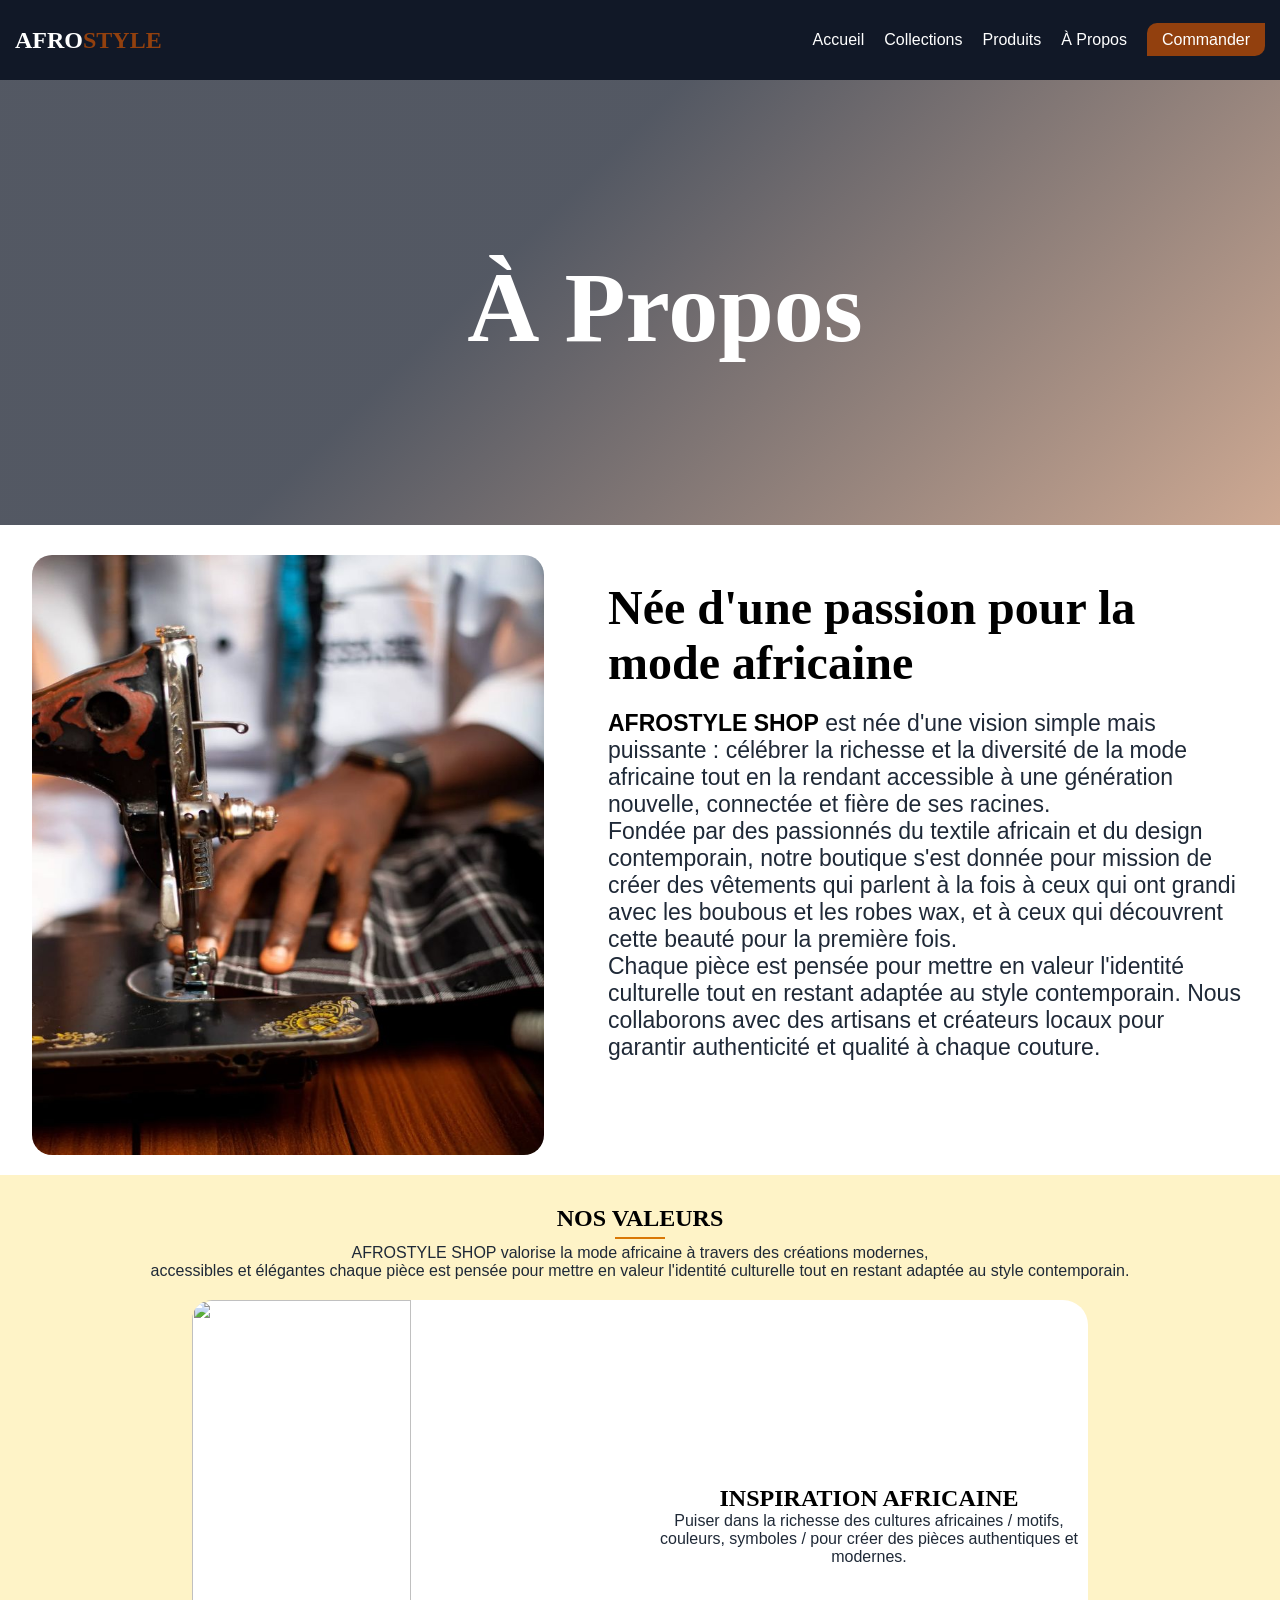
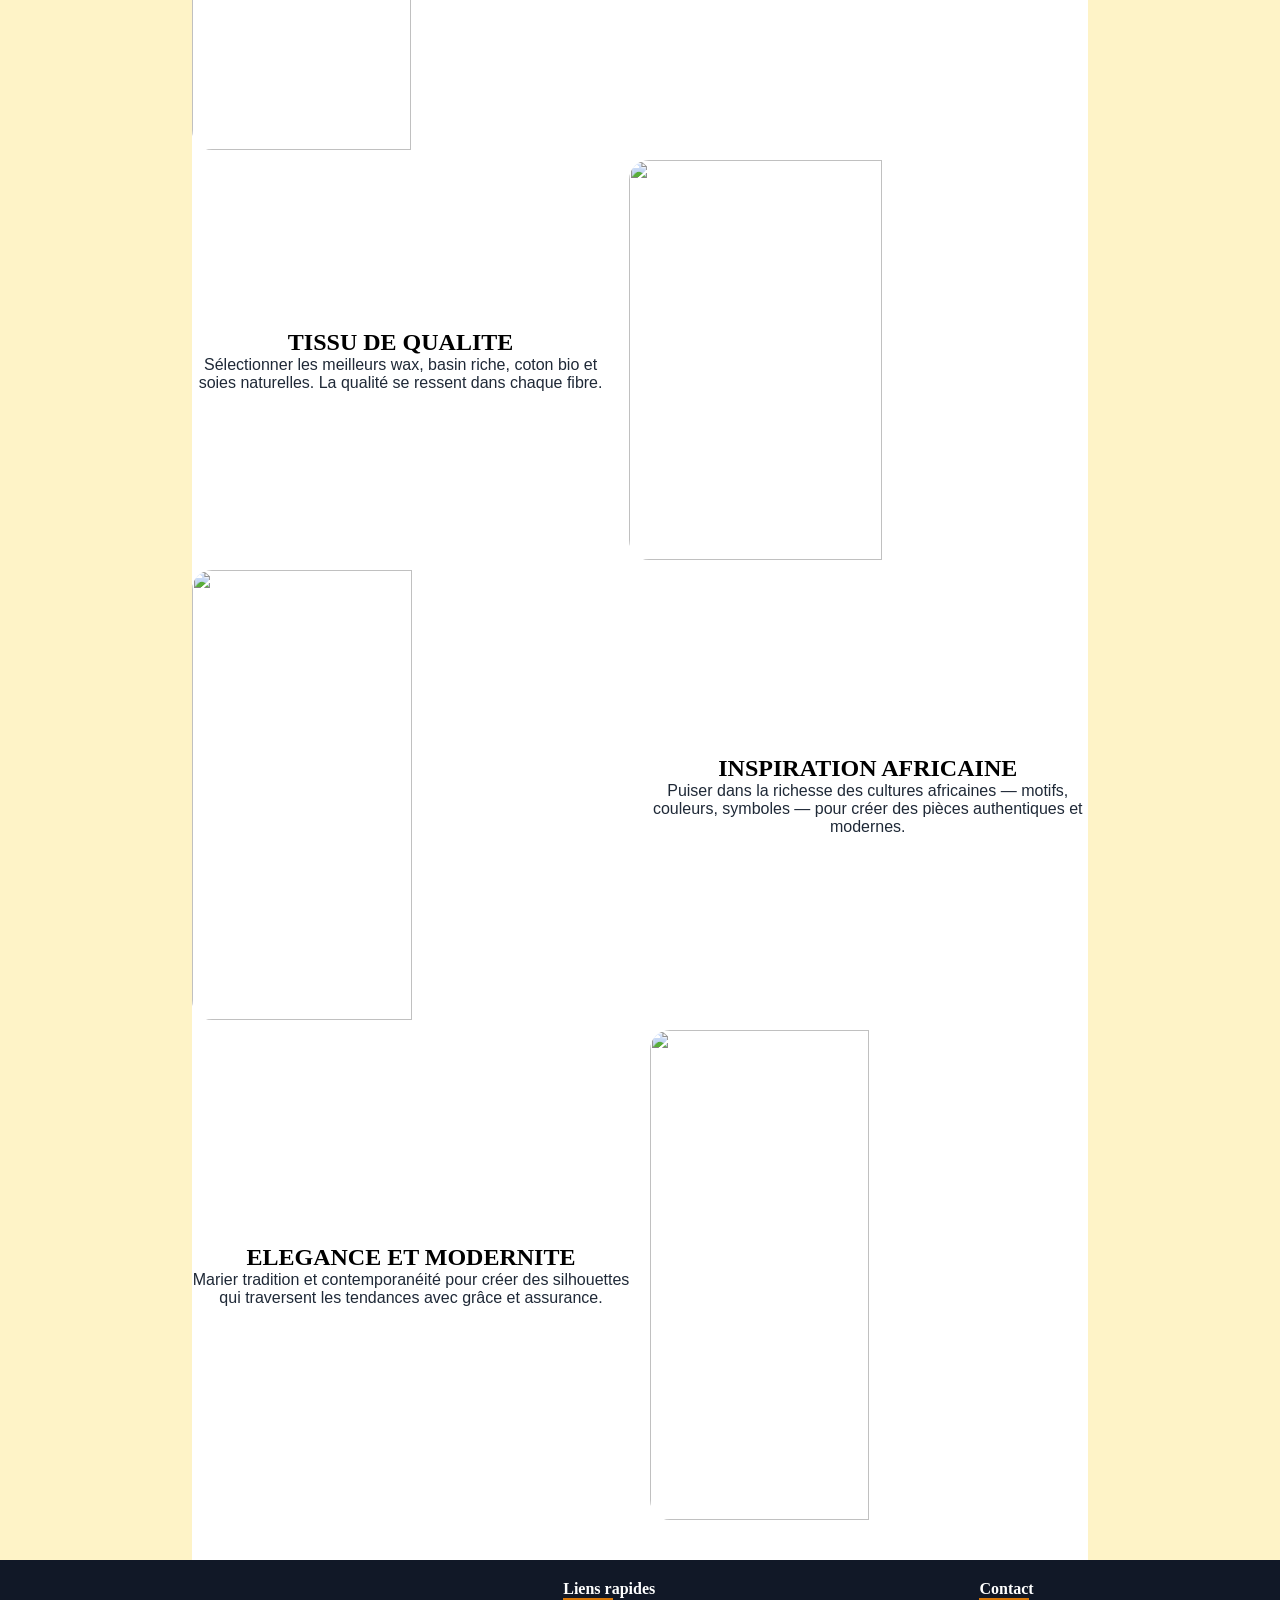
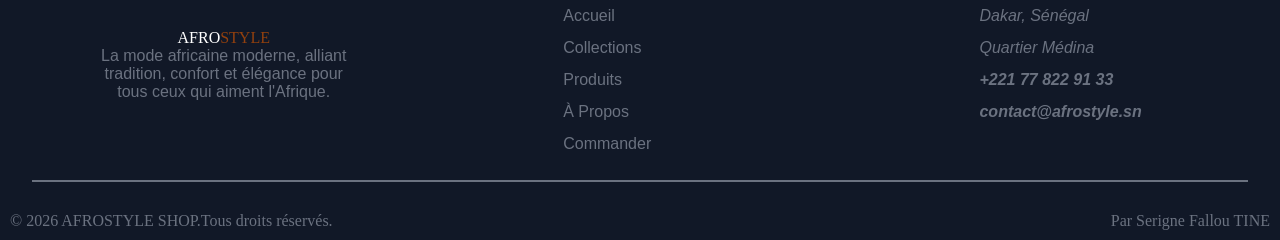
==== about.html @ 81701baa "first commit" ====
<!doctype html>
<html lang="FR">
  <head>
    <meta charset="UTF-8" />
    <meta name="viewport" content="width=device-width, initial-scale=1.0" />
    <title>about A SHOP</title>
    <link rel="stylesheet" href="style.css" />
  </head>
  <body>
       <!-- la barre de navigation -->
    <input type="checkbox" id="menu-toggle" />
     <nav class="navbar">
    <div class="container">
      <a href="index.html" class="logo">
      
        <span >AFRO<span class="logotext">STYLE</span></span>
      </a>
      <ul class="navlinks">
        <li><a href="index.html" >Accueil</a></li>
        <li><a href="collections.html">Collections</a></li>
        <li><a href="produits.html">Produits</a></li>
        <li><a href="about.html">À Propos</a></li>
        <li><a href="contact.html" class="btncontact" >Commander</a></li>
      </ul>
         <label class="burger-label" for="menu-toggle" aria-label="Menu">
          <span></span>
          <span></span>
          <span></span>
        </label>
      </nav>
      <div class="mobile-menu">
        <a href="./index.html">Accueil</a>
        <a href="./collections.html">Collections</a>
        <a href="./produits.html">Projets</a>
        <a href="./about.html">À Propos</a>
        <a href="./contact.html" class="wowo" style="color: white;">Commander</a>
      </div>
      
    </div>
  </nav>


    <section class="apropos">
      <div class="nouspres">
        <h1>À Propos</h1>
      </div>
    </section>
    <section class="histoire">
      <img src="./image/imghist.jpg" alt="img histoire" class="imghist" />
      <div class="nothist">
        <h1>Née d'une passion pour la mode africaine</h1>
        <p>
          <strong style="color: black">AFROSTYLE SHOP</strong> est née d'une
          vision simple mais puissante : célébrer la richesse et la diversité de
          la mode africaine tout en la rendant accessible à une génération
          nouvelle, connectée et fière de ses racines. <br />

          Fondée par des passionnés du textile africain et du design
          contemporain, notre boutique s'est donnée pour mission de créer des
          vêtements qui parlent à la fois à ceux qui ont grandi avec les boubous
          et les robes wax, et à ceux qui découvrent cette beauté pour la
          première fois. <br />

          Chaque pièce est pensée pour mettre en valeur l'identité culturelle
          tout en restant adaptée au style contemporain. Nous collaborons avec
          des artisans et créateurs locaux pour garantir authenticité et qualité
          à chaque couture.
        </p>
      </div>
    </section>
    <section class="valeur">
      <div class="valeurtext">
        <h1>NOS VALEURS</h1>
        <hr />
        <p>
          AFROSTYLE SHOP valorise la mode africaine à travers des créations
          modernes, <br />
          accessibles et élégantes chaque pièce est pensée pour mettre en valeur
          l'identité culturelle tout en restant adaptée au style contemporain.
        </p>
      </div>
      <div class="lesvaleurs">
        <div class="inspiafro">
          <img
            src="https://i.pinimg.com/1200x/4b/0a/59/4b0a5939b89921db5648fe209256869b.jpg"
            alt=""
            class="imginspi"
          />
          <div class="inspiafrotext">
            <h1>INSPIRATION AFRICAINE</h1>
            <p>
              Puiser dans la richesse des cultures africaines / motifs,
              couleurs, symboles / pour créer des pièces authentiques et
              modernes.
            </p>
          </div>
        </div>
        <div class="qualitissu">
          <div class="qualitissutext">
            <h1>TISSU DE QUALITE</h1>
            <P>Sélectionner les meilleurs wax, basin riche, coton bio et soies naturelles. La qualité se ressent dans chaque fibre.</P>
          </div>
          <img src="https://i.pinimg.com/736x/44/74/db/4474db70d30d6449cb7c7837d2f1227e.jpg" alt="" class="imgtissu">
        </div>
        <div class="cretlocaux">
           <img
            src="https://i.pinimg.com/736x/2d/f8/ad/2df8ad25271d6291725225a1fa49e7c2.jpg"
            alt=""
            class="imgcretlocaux"
          />
          <div class="cretlocauxtext">
            <h1>INSPIRATION AFRICAINE</h1>
            <p>
              Puiser dans la richesse des cultures africaines — motifs,
              couleurs, symboles — pour créer des pièces authentiques et
              modernes.
            </p>
          </div>
        </div>
          <div class="elmod">
          <div class="elmodtext">
            <h1>ELEGANCE ET MODERNITE</h1>
            <P>Marier tradition et contemporanéité pour créer des silhouettes qui traversent les tendances avec grâce et assurance.</P>
          </div>
          <img src="https://i.pinimg.com/webp70/1200x/cf/4d/27/cf4d2763eff4474e984406553ef3d2ad.webp" alt="" class="imgelmod">
        </div>
      </div>
    </section>

    <!-- Le pied de page -->
    <footer>
      <div class="pdp">
        <div class="logopdp">
          <a href="index.html" class="logo">
           
            <span>AFRO<span class="logotext">STYLE</span></span>
          </a>
          <p>
            La mode africaine moderne, alliant tradition, confort et élégance
            pour tous ceux qui aiment l'Afrique.
          </p>
        </div>
    


          <div class="lienpdp">
            <h4>Liens rapides</h4>
            <hr class="hrpdp" />
            <ul>
              <li><a href="index.html">Accueil</a></li>
              <li><a href="collections.html">Collections</a></li>
              <li><a href="produits.html">Produits</a></li>
              <li><a href="about.html">À Propos</a></li>
              <li><a href="contact.html">Commander</a></li>
            </ul>
          </div>
          
          <div class="lienpdp">
            <h4>Contact</h4>
            <hr class="hrpdp" />
            <address>
              Dakar, Sénégal<br />
              Quartier Médina<br />
              <strong>+221 77 822 91 33</strong> <br />
              <strong><a href="mailto">contact@afrostyle.sn</a></strong>
            </address>
          </div>
        
        </div>
      <hr class="hrbaspdp" />
      <div class="baspdp">
        <span>© 2026 AFROSTYLE SHOP.Tous droits réservés. </span>
        <span>Par Serigne Fallou TINE</span>
      </div>
    </footer>
  </body>
</html>
---- style.css ----
* {
  margin: 0;
  padding: 0;
  box-sizing: border-box;
}
h1,
h2,
h3,
h4,
h5,
h6 {
  font-family: "Playfair Display", GEORGIA, serif;
}
p {
  font-family: poppins, arial, sans-serif;
  color: #1f2937;
}
html {
  scroll-behavior: smooth;
}
.navbar {
  height: 80px;
  background-color: #111827;
  color: #fff;
  padding: 15px;
  display: flex;
  justify-content: space-between;
  align-items: center;
  position: fixed;
  top: 0;
  left: 0;
  right: 0;
  z-index: 1000;
}
.navbar .logo {
  font-size: 24px;
  font-weight: bold;
  color: #fff;
  text-decoration: none;
}
.logo {
  display: flex;
  /* gap: 10px; */
  justify-content: center;
  align-items: center;
}

.logotext {
  font-family: "Playfair Display", GEORGIA, serif;

  color: #92400e;
}
span {
  font-family: "Playfair Display", GEORGIA, serif;

  color: #fff;
}
.container {
  display: flex;
  justify-content: space-between;
  align-items: center;
  width: 100%;
}
.navlinks {
  list-style: none;
  display: flex;
  gap: 20px;
}
.navlinks a {
  color: #fff;
  text-decoration: none;
  font-size: 16px;
  transition: color 0.3s ease;
  font-family: poppins, arial, sans-serif;
}
.btncontact {
  background-color: #92400e;
  padding: 8px 15px;
  border-radius: 10px 0px 10px 0px;
  color: #fff;
  font-family: poppins, arial, sans-serif;
}

.navlinks a:hover {
  color: #92400e;
}
/* le menu burger */
#menu-toggle {
  display: none;
}
.burger-label {
  display: none;
  flex-direction: column;
  justify-content: center;
  gap: 5px;
  width: 36px;
  height: 36px;
  cursor: pointer;
  background-color: #92400e;
  border-radius: 10px;
}

.burger-label span {
  display: block;
  height: 2px;
  background: #ffffff;
  border-radius: 2px;
  transition:
    transform 0.25s,
    opacity 0.25s;
  transform-origin: center;
  width: 26px;
  margin-left: 5px;
}

.mobile-menu {
  display: none;
  flex-direction: column;
  background: #fff;
  position: fixed;
  top: 80px;
  left: 0;
  right: 0;
  z-index: 999;
}

#menu-toggle:checked ~ .mobile-menu {
  display: flex;
}

.mobile-menu a {
  font-size: 15px;
  color: #92400e;
  text-align: center;
  text-decoration: none;
  padding: 0.85rem 1.5rem;
  font-weight: 600;
  border-bottom: 1px solid #e5e5e5;
  font-family: poppins, Arial, sans-serif;
}
.wowo {
  background-color: #92400e;
  color: white;
}

.mobile-menu a:hover {
  background: #f5f5f5;
  color: #111;
}

@media (max-width: 767px) {
  .nav-links {
    display: none;
  }
  .burger-label {
    display: flex;
  }
}

.hero {
  background:
    linear-gradient(
      135deg,
      rgba(17, 24, 39, 0.72) 40%,
      rgba(146, 64, 14, 0.45) 100%
    ),
    url("https://images.unsplash.com/photo-1558769132-cb1aea458c5e?w=1400&q=80")
      center/cover no-repeat;
  /* margin-bottom: 50px; */
  display: flex;
  padding-left: 50px;
  align-items: center;
  height: 500px;
  margin-top: 50px;
}
.herocontent {
  color: #fff;
}
.herocontent h1 {
  font-size: 48px;
  margin-bottom: 20px;
  font-family: "Playfair Display", GEORGIA, serif;
}
.hero h1 {
  font-size: 4.5rem;
  color: #fff;
  margin-bottom: 1.25rem;
  text-shadow: 0 2px 12px rgba(0, 0, 0, 0.3);
}
.hero h1 em {
  font-style: italic;
  color: #92400e;
}
.hero p {
  color: rgba(255, 255, 255, 0.85);
  font-size: 1.05rem;
  max-width: 540px;
  margin-bottom: 2rem;
  font-family: poppins, arial, sans-serif;
}
.btnDECOUV {
  background-color: #92400e;

  border-radius: 10px 10px 10px 10px;
  color: #fff;
  font-family: poppins, arial, sans-serif;
  padding: 13px 20px;
  border: #92400e 1px solid;
}
.herobtns a {
  color: #ffffff;
  text-decoration: none;
}
.herobtns {
  display: flex;
  gap: 20px;
}
.btnDECOUV:hover {
  background-color: transparent;
  color: white;
  border: #92400e 2px solid;
}
.btnCTN {
  background-color: transparent;
  padding: 14px 20px;
  border-radius: 10px 10px 10px 10px;
  color: #fff;
  font-family: poppins, arial, sans-serif;
  border: #fff 1px solid;
}

.btnCTN:hover {
  background-color: #ffffff;
  color: #92400e;
  border-color: transparent;
}
.presrapide {
  background-color: #fef3c7;
  padding: 2px;
}
.imgpresentation img {
  border-radius: 20px;
}
.presentation {
  display: flex;
  gap: 20px;
  padding: 50px;
}
.textpresentation {
  width: 50%;
  gap: 20px;
}
.diardiar {
  color: #92400e;
  font-weight: 700;
  font-size: 16px;
  font-family: poppins, arial, sans-serif;
}
.textpresentation h2 {
  font-size: 52px;

  font-family: "Playfair Display", GEORGIA, serif;
}
.textpresentation p {
  margin-bottom: 20px;
}
.btnsavoirplus {
  background-color: transparent;
  padding: 10px 20px;
  border-radius: 10px 10px 10px 10px;
  color: #92400e;
  font-family: poppins, arial, sans-serif;
  border: #92400e 2px solid;
}
.textpresentation .btnsavoirplus:hover {
  background-color: #92400e;
  color: #fff;
  border-color: transparent;
}
.textpresentation a {
  color: #92400e;
  text-decoration: none;
  font-weight: 550;
}
.containerdescartes {
  display: flex;
  gap: 20px;
  padding: 50px;
  width: 100%;
}
.poputitre {
  text-align: center;
  margin-top: 20px;
}
.poputitre h2 {
  font-size: 36px;
  color: #000000;
  font-family: "Playfair Display", GEORGIA, serif;
}
.carteproduit {
  display: flex;
  gap: 20px;
  padding: 1px;
  box-shadow: 4px 4px 8px rgba(0, 0, 0, 0.2);
  width: 33%;
  border-radius: 15px;
  height: auto;
}

.badge {
  background-color: #d97706;

  color: #fff;
  padding: 5px 10px;
  font-size: 16px;
  border-radius: 5px;

  display: inline-block;
  margin: 20px;
  text-align: center;
}
.infocarte {
  background-color: #fff;
  padding: 7px;
  border-radius: 0px 0px 20px 20px;

  box-shadow: 4px 4px 8px rgba(0, 0, 0, 0.2);
  position: absolute;
  bottom: 0px;
}
.cat {
  color: #92400e;
  font-family: poppins, arial, sans-serif;
  font-weight: 600;
  font-size: 11.68px;

  letter-spacing: 1;
}
.infocarte h3 {
  font-size: 17px;
  color: #000000;
  /* margin-bottom: 10px; */
  font-family: "Playfair Display", GEORGIA, serif;

  /* text-align: center; */
  font-weight: 800;
  font-family: "Playfair Display", GEORGIA, serif;
}
.infocarte p {
  color: #000000;
  margin-bottom: 5px;
  font-family: poppins, arial, sans-serif;
  /* text-align: center; */
  font-size: 15px;
}
.dieundeul {
  gap: 30px;
  display: flex;
  flex-direction: row;
  justify-content: center;
  align-items: center;
}
.prix {
  color: #d97706;
  font-size: 18px;
  font-weight: bold;
  font-family: "Playfair Display", GEORGIA, serif;
}
.btndecommande {
  background-color: #065f46;
  padding: 10px 20px;
  border-radius: 20px;
  color: #fff;
  font-family: poppins, arial, sans-serif;
  text-decoration: none;
  margin-bottom: 20px;
}

.imageproduit2 {
  border-radius: 20px;
  background-image: url(./image/costumeafro.jpg);
  background-position: center;
  background-size: cover;
  overflow: hidden;
  position: relative;
  background-repeat: no-repeat;
  width: 100%;
  height: 500px;
}
.imageproduit3 {
  border-radius: 20px;
  background-image: url(./image/wax.jpg);
  background-position: center;
  background-size: cover;
  overflow: hidden;
  position: relative;
  background-repeat: no-repeat;
  width: 100%;
  height: 500px;
}
.imageproduit4 {
  border-radius: 20px;
  background-image: url(./image/UNISEX.jpg);
  background-position: center;
  background-size: cover;
  overflow: hidden;
  position: relative;
  background-repeat: no-repeat;
  width: 100%;
  height: 500px;
}
.imageproduit5 {
  border-radius: 20px;
  background-image: url(./image/acce.webp);
  background-position: center;
  background-size: cover;
  overflow: hidden;
  position: relative;
  background-repeat: no-repeat;
  width: 100%;
  height: 500px;
}

.ttprduit {
  background-color: transparent;
  border: #92400e 2px solid;
  padding: 20px 40px;
  border-radius: 20px 20px 20px 20px;
  a {
    color: #92400e;
    text-decoration: none;
    font-family: poppins, arial, sans-serif;
    font-weight: 600;
    font-size: 16px;
  }
  display: block;
  margin: auto;
  transition: all 0.4s ease;
  margin-bottom: 20px;
}
.ttprduit:hover {
  background-color: #92400e;
  border-color: transparent;
  a {
    color: #fff;
  }
}
.aventage {
  background-color: #111827;
  padding: 50px 20px;
}
.aventtitre {
  text-align: center;
  margin-bottom: 40px;
}
.nn {
  color: #d97706;
  font-size: 16px;
  font-weight: bold;
  margin-bottom: 5px;
}
.cc {
  color: white;
}
hr {
  width: 50px;
  height: 2px;
  background-color: #d97706;
  border: none;
  margin: 20px auto;
}
.avantages {
  display: flex;
  justify-content: space-around;
  gap: 30px;
  margin-bottom: 30px;
}
.avantage {
  width: 33%;
  height: 200px;
  background-color: #ffffff;
  border-radius: 20px;
  display: flex;
  flex-direction: column;
  justify-content: center;
  align-items: center;
  padding: 15px;
}
.avantage h2 {
  color: #111827;
}
.avantage p {
  text-align: center;
}
.numavantage {
  color: #111827;
  font-size: 40px;
}
footer {
  background-color: #111827;
}
.pdp {
  color: #6b7280;
  display: flex;
  gap: 20px;
  justify-content: space-around;

  a {
    text-decoration: none;
  }
  .logoicon {
    text-decoration: none;
    color: white;
  }
}
.logopdp {
  font-size: 16px;
  margin-top: 10px;
  display: flex;
  flex-direction: column;
  justify-content: center;
  align-items: center;
  p {
    text-align: center;
    color: #6b7280;
  }
  width: 20%;
}

.lienpdp {
  margin-top: 20px;

  width: 16%;
  font-family: poppins, arial, sans-serif;
  h4 {
    color: #ffffff;
  }

  ul li {
    list-style: none;
  }
  ul a {
    text-decoration: none;
    line-height: 2;

    color: #6b7280;
  }
  ul a:hover {
    color: #92400e;
  }
  .hrpdp {
    width: 50px;
    height: 2px;
    background-color: #d97706;
    border: none;
    margin: 0%;
  }
  address {
    line-height: 2;
    a {
      color: #6b7280;
    }
  }
}

.hrbaspdp {
  width: 95%;
  background-color: #6b7280;
}
.baspdp {
  display: flex;
  justify-content: space-between;
  padding: 10px;

  align-items: center;
  span {
    color: #6b7280;
  }
}
/* RESPONSIVE PAGE ACCUEIL */
/* telephone */
@media (max-width: 767px) {
  /* ── Navbar ── */
  .navbar {
    padding: 12px 16px;
  }
  .container {
    position: relative;
  }

  .navlinks {
    display: none;
    flex-direction: column;
    gap: 0;
    position: fixed;
    top: 62px;
    left: 0;
    right: 0;
    background-color: #111827;
    padding: 10px 0 20px;
    z-index: 999;
    box-shadow: 0 8px 24px rgba(0, 0, 0, 0.5);
  }

  .navlinks li {
    padding: 12px 20px;
    border-bottom: 1px solid rgba(255, 255, 255, 0.08);
  }

  .navlinks a {
    font-size: 16px;
  }
  .btncontact {
    display: inline-block;
    margin: 5px 0;
    border-radius: 10px 0 10px 0;
  }

  .hero {
    padding: 100px 20px 60px;
    height: auto;
    text-align: center;
  }
  .hero h1,
  .herocontent h1 {
    font-size: 2rem;
  }

  .hero p {
    font-size: 0.92rem;
    max-width: 100%;
    margin-inline: auto;
  }
  .herobtns {
    flex-direction: column;
    align-items: center;
    gap: 14px;
  }
  .btnCTN,
  .btnDECOUV {
    width: 100%;
    text-align: center;
  }

  .presrapide {
    padding: 5px;
  }
  .presentation {
    flex-direction: column;
    padding: 20px;
    gap: 20px;
    align-items: center;
  }
  .imgpresentation {
    width: 100%;
  }
  .imgpresentation img {
    width: 100%;
    height: 350px;
  }
  .textpresentation {
    width: 100%;
  }
  .textpresentation h2 {
    font-size: 26px;
  }
  .textpresentation p {
    font-size: 16px;
    margin-top: 5px;
  }
  .btnsavoirplus {
    display: block;
    text-align: center;
    padding: 12px;
  }

  .produitpop {
    padding-inline: 10px;
  }
  .containerdescartes {
    flex-direction: column;
    padding: 16px;
    gap: 20px;
  }
  .carteproduit {
    width: 100%;
  }
  .imageproduit2,
  .imageproduit3,
  .imageproduit4,
  .imageproduit5 {
    height: 500px;
  }
  .ttprduit {
    width: 80%;
  }

  .avantages {
    flex-direction: column;
    align-items: center;
    gap: 16px;
  }
  .avantage {
    width: 90%;
    height: auto;
    padding: 24px 20px;
  }

  .pdp {
    flex-direction: column;
    align-items: center;
    padding: 24px 20px;
    gap: 24px;
    text-align: center;
  }
  .logopdp {
    width: 100%;
  }
  .lienpdp {
    width: 100%;
    text-align: left;
  }
  .hrpdp {
    margin: 6px 0 10px;
  }
  .baspdp {
    flex-direction: column;
    text-align: center;
    gap: 6px;
    padding: 12px;
  }
}
/* tablette */
@media (min-width: 768px) and (max-width: 1024px) {
  .navlinks {
    gap: 10px;
  }
  .navlinks a {
    font-size: 13px;
  }
  .btncontact {
    padding: 6px 10px;
  }

  .hero {
    padding-left: 40px;
    padding-right: 40px;
    height: auto;
    padding-top: 110px;
    padding-bottom: 70px;
  }
  .hero h1,
  .herocontent h1 {
    font-size: 3rem;
  }
  .hero p {
    font-size: 1rem;
    max-width: 100%;
  }

  .presentation {
    flex-direction: column;
    padding: 40px;
    align-items: center;
  }
  .imgpresentation {
    width: 100%;
  }
  .imgpresentation img {
    width: 100%;
    height: auto;
  }
  .textpresentation {
    width: 100%;
  }
  .textpresentation h2 {
    font-size: 36px;
  }

  .containerdescartes {
    flex-wrap: wrap;

    gap: 20px;
  }
  .carteproduit {
    width: 48%;
  }

  .avantages {
    flex-wrap: wrap;
    gap: 15px;
  }
  .avantage {
    width: 45%;
    height: auto;
    padding: 20px;
  }

  .logopdp {
    width: 40%;
  }
  .lienpdp {
    width: 25%;
  }
}

/* PAGE COLLECTION */
.collectionhero {
  width: 100%;
  height: 500px;
  background-position: center;
  background:
    linear-gradient(
      135deg,
      rgba(17, 24, 39, 0.72) 40%,
      rgba(146, 64, 14, 0.45) 100%
    ),
    url(https://i.pinimg.com/1200x/dc/6a/25/dc6a251fdf817abd1b87506e60a2eced.jpg)
      center/cover no-repeat;
  background-repeat: no-repeat;
  background-size: cover;
  margin-top: 70px;
  display: flex;

  align-items: center;
  justify-content: center;
  box-shadow: 0px 4px 7px black;
  margin-bottom: 30px;
}
.colectpres h1 {
  color: #ffffff;
  text-align: center;
  font-size: 4.5rem;
  color: #fff;
  margin-bottom: 1.25rem;
  text-shadow: 0 2px 12px rgba(0, 0, 0, 0.3);
}
.colectpres p {
  color: #ffffff;
  font-size: 18px;
  text-align: center;
}
.notrecollections {
  display: grid;
  grid-template-columns: repeat(3, 1fr);
  gap: 30px;
  justify-content: space-around;
  width: 100%;
  padding-inline: 50px;
  margin-bottom: 30px;
}
.carteproduitcol {
  box-shadow: 4px 4px 8px black;
  border-radius: 20px;
}
.colproduit1 {
  border-radius: 20px;
  background-image: url(https://i.pinimg.com/736x/82/16/9e/82169ecb2a72d783db43f3b6ebb11213.jpg);
  background-position: center;
  background-size: cover;
  overflow: hidden;
  position: relative;
  background-repeat: no-repeat;
  width: 100%;
  height: 500px;
  box-shadow: 4px 4px 8px black;
}
.colproduit2 {
  border-radius: 20px;
  background-image: url(https://i.pinimg.com/1200x/fa/0a/9d/fa0a9dad325757642d929a5445d76d5d.jpg);
  background-position: center;
  background-size: cover;
  overflow: hidden;
  position: relative;
  background-repeat: no-repeat;
  width: 100%;
  height: 500px;
}
.colproduit3 {
  border-radius: 20px;
  background-image: url(https://i.pinimg.com/736x/88/18/d8/8818d838318b0578f3b4e3afcace6885.jpg);
  background-position: center;
  background-size: cover;
  overflow: hidden;
  position: relative;
  background-repeat: no-repeat;
  width: 100%;
  height: 500px;
}
.colproduit4 {
  border-radius: 20px;
  background-image: url(https://i.pinimg.com/736x/17/d6/4d/17d64dcc63c66222af9f0c10a400e236.jpg);
  background-position: center;
  background-size: cover;
  overflow: hidden;
  position: relative;
  background-repeat: no-repeat;
  width: 100%;
  height: 500px;
}
.colproduit5 {
  border-radius: 20px;
  background-image: url(https://i.pinimg.com/1200x/cf/62/dd/cf62dd3c6694895d388e6de06b07a0b0.jpg);
  background-position: center;
  background-size: cover;
  overflow: hidden;
  position: relative;
  background-repeat: no-repeat;
  width: 100%;
  height: 500px;
}
.colproduit6 {
  border-radius: 20px;
  background-image: url(https://i.pinimg.com/736x/38/ce/73/38ce730478252eb286fbb8d07f842f5d.jpg);
  /* background-position: center; */
  background-size: cover;
  overflow: hidden;
  position: relative;
  background-repeat: no-repeat;
  width: 100%;
  height: 500px;
}
.commendel {
  background-color: #d97706;
  h3,
  h1 {
    color: #111827;
  }
  display: flex;
  justify-content: center;
  text-align: center;
  padding: 70px;
}
.comtext {
  margin: 20px auto;
}
.button {
  background-color: #92400e;
  padding: 15px 15px;
  border-radius: 40px;
  border: 2px solid #92400e;
  margin-top: 10px;
}
.btncomtext {
  text-decoration: none;
  color: #f3f3f3;
  font-size: 30px;
  font-family: poppins, arial, sans-serif;
  font-weight: 500;
  transition: all 0.4 ease;
}
.button:hover {
  background-color: transparent;
  color: #92400e;
}
/* RESPONSIVE PAGE COLLECTION */
/* telephone */
@media (max-width: 767px) {
  .collectionhero {
    height: 300px;
    margin-top: 62px;
  }
  .colectpres h1 {
    font-size: 2.4rem;
  }
  .colectpres p {
    font-size: 13px;
    padding: 0 16px;
  }
  .notrecollections {
    grid-template-columns: 1fr;
    padding-inline: 16px;
    gap: 18px;
  }
  .colproduit1,
  .colproduit2,
  .colproduit3,
  .colproduit4,
  .colproduit5,
  .colproduit6 {
    height: 450px;
  }
  .commendel {
    padding: 40px 20px;
  }
  .comtext h3 {
    font-size: 18px;
  }
  .comtext h1 {
    font-size: 26px;
  }
  .btncomtext {
    font-size: 18px;
  }
  .button {
    padding: 12px 20px;
  }
}
/* tablette */
@media (min-width: 768px) and (max-width: 1024px) {
  .collectionhero {
    height: 380px;
  }
  .colectpres h1 {
    font-size: 3rem;
  }
  .colectpres p {
    font-size: 15px;
  }
  .notrecollections {
    grid-template-columns: repeat(2, 1fr);
    padding-inline: 30px;
    gap: 20px;
  }
  .colproduit1,
  .colproduit2,
  .colproduit3,
  .colproduit4,
  .colproduit5,
  .colproduit6 {
    height: 500px;
  }
}

/* PAGE PRODUITS */

.nosproduit {
  background:
    linear-gradient(
      135deg,
      rgba(17, 24, 39, 0.72) 40%,
      rgba(146, 64, 14, 0.45) 100%
    ),
    url("https://i.pinimg.com/1200x/b0/94/02/b09402ecfc2c948f2e8782a5a68bdfe2.jpg");
  background-size: cover;
  background-position: center;
  display: flex;
  padding-left: 50px;
  align-items: center;
  height: 500px;
  justify-content: center;
  padding-top: 80px;
  h1 {
    color: #ffffff;
    text-align: center;
    font-size: 58px;
    margin-bottom: 20px;
    font-family: "Playfair Display", GEORGIA, serif;
  }
  p {
    color: #ffffff;
    font-size: 16px;
    font-family: poppins, arial, sans-serif;
    text-align: center0;
  }
}
.lesproduits {
  margin-top: 20px;
  display: grid;
  grid-template-columns: repeat(4, 1fr);
  gap: 30px;
  justify-content: space-around;
  padding-inline: 20px;
  margin-bottom: 30px;
}
.carteprod {
  box-shadow: 4px 4px 8px black;
  border-radius: 20px;
}
.produit1 {
  border-radius: 20px;
  background-image: url(https://i.pinimg.com/736x/fb/98/4a/fb984a3b1e953b5a5389e3a8d5421557.jpg);
  background-position: center;
  background-size: cover;
  overflow: hidden;
  position: relative;
  background-repeat: no-repeat;
  width: 100%;
  height: 500px;
  box-shadow: 4px 4px 8px black;
}

.produit2 {
  border-radius: 20px;
  background-image: url(https://i.pinimg.com/1200x/fb/44/83/fb4483a7f30e16cb928ecacde16de563.jpg);
  background-position: center;
  background-size: cover;
  overflow: hidden;
  position: relative;
  background-repeat: no-repeat;
  width: 100%;
  height: 500px;
  box-shadow: 4px 4px 8px black;
}

.produit3 {
  border-radius: 20px;
  background-image: url(https://i.pinimg.com/736x/82/78/9a/82789a4c2a29ff96a0ac376468ac0d36.jpg);
  background-position: center;
  background-size: cover;
  overflow: hidden;
  position: relative;
  background-repeat: no-repeat;
  width: 100%;
  height: 500px;
  box-shadow: 4px 4px 8px black;
}

.produit4 {
  border-radius: 20px;
  background-image: url(https://i.pinimg.com/1200x/d9/b4/78/d9b4784b43c28369477be7fdb963aa66.jpg);
  background-position: CENTER;
  background-size: cover;
  overflow: hidden;
  position: relative;
  background-repeat: no-repeat;
  width: 100%;
  height: 500px;
  box-shadow: 4px 4px 8px black;
}
.produit5 {
  border-radius: 20px;
  background-image: url(https://i.pinimg.com/736x/c3/83/9e/c3839e06a31da60942e3c2dce0b8157d.jpg);
  background-position: CENTER;
  background-size: cover;
  overflow: hidden;
  position: relative;
  background-repeat: no-repeat;
  width: 100%;
  height: 500px;
  box-shadow: 4px 4px 8px black;
}
.produit6 {
  border-radius: 20px;
  background-image: url(https://i.pinimg.com/1200x/21/11/dd/2111ddf1f1d82273c56eaa96e820d00e.jpg);
  background-position: CENTER;
  background-size: cover;
  overflow: hidden;
  position: relative;
  background-repeat: no-repeat;
  width: 100%;
  height: 500px;
  box-shadow: 4px 4px 8px black;
}
.produit7 {
  border-radius: 20px;
  background-image: url(https://i.pinimg.com/1200x/a6/bd/16/a6bd16d36ec9eb7e935a1ce759eb3168.jpg);
  background-position: CENTER;
  background-size: cover;
  overflow: hidden;
  position: relative;
  background-repeat: no-repeat;
  width: 100%;
  height: 500px;
  box-shadow: 4px 4px 8px black;
}

.produit8 {
  border-radius: 20px;
  background-image: url(https://i.pinimg.com/736x/e4/0d/66/e40d66a8f1abc03519561d77722ffa4f.jpg);
  background-position: CENTER;
  background-size: cover;
  overflow: hidden;
  position: relative;
  background-repeat: no-repeat;
  width: 100%;
  height: 500px;
  box-shadow: 4px 4px 8px black;
}
.cmdprdt {
  display: flex;
  justify-content: center;
  align-items: center;
  margin: 50px auto;
}
.passercmd {
  background-color: #92400e;
  padding: 20px 30px;
  border-radius: 30px;
  color: #fff;
  font-family: poppins, arial, sans-serif;
  text-decoration: none;
  /* margin-bottom: 20px; */
  font-weight: 600;

  box-shadow: 4px 5px 7px black;
}
.cmdprdt a:hover {
  color: #92400e;
  background-color: transparent;
  border: 2px solid #92400e;
}
/* RESPONSIVE PAGE PRODUIT */
/* telephone */
@media (max-width: 767px) {
  .nosproduit {
    padding: 100px 20px 50px;
    text-align: center;
    height: auto;
  }
  .prodpres h1 {
    font-size: 32px;
  }
  .prodpres p {
    font-size: 14px;
  }
  .lesproduits {
    grid-template-columns: 1fr;
    padding-inline: 16px;
    gap: 18px;
  }
  .produit1,
  .produit2,
  .produit3,
  .produit4,
  .produit5,
  .produit6,
  .produit7,
  .produit8 {
    height: 600px;
  }
  .cmdprdt {
    margin: 30px auto;
  }
  .passercmd {
    font-size: 13px;
    padding: 16px 20px;
    text-align: center;
  }
}

/* tablette */
@media (min-width: 768px) and (max-width: 1024px) {
  .nosproduit {
    padding-top: 100px;
    padding-bottom: 50px;
  }
  .prodpres h1 {
    font-size: 42px;
  }
  .lesproduits {
    grid-template-columns: repeat(2, 1fr);
    padding-inline: 20px;
    gap: 40px;
  }
  .produit1,
  .produit2,
  .produit3,
  .produit4,
  .produit5,
  .produit6,
  .produit7,
  .produit8 {
    height: 600px;
  }
}

/* PAGE A propos */
.apropos {
  background:
    linear-gradient(
      135deg,
      rgba(17, 24, 39, 0.72) 40%,
      rgba(146, 64, 14, 0.45) 100%
    ),
    url("https://i.pinimg.com/736x/de/29/96/de29962403b28fe930ea62767f966594.jpg");
  background-size: cover;
  background-position: center;
  display: flex;
  padding-left: 50px;
  align-items: center;
  height: 455px;
  justify-content: center;
  padding-top: 40px;
  margin-top: 70px;
  h1 {
    color: #ffffff;
    text-align: center;
    font-size: 100px;
    margin-bottom: 20px;
    font-family: "Playfair Display", GEORGIA, serif;
  }
}
.histoire {
  width: 100%;
  display: flex;
  justify-content: space-around;
}
.imghist {
  width: 40%;
  height: 600px;
  margin-top: 30px;
  border-radius: 20px;
}
.nothist {
  width: 50%;
  display: flex;
  flex-direction: column;
  align-items: center;
  justify-content: center;
  margin-top: -40px;
  h1 {
    font-size: 48px;
    font-family: "Playfair Display", GEORGIA, serif;
    margin-bottom: 20px;
  }
  p {
    font-size: 23px;

    font-family: poppins, arial, sans-serif;
  }
}
.valeur {
  margin-top: 20px;
  background-color: #fef3c7;
  padding-top: 30px;
}
.valeurtext {
  text-align: center;
  h1 {
    margin-bottom: -15px;
  }
  p {
    margin-top: -15px;
  }
}
.lesvaleurs {
  width: 70%;
  margin: auto;
  background-color: #ffffff;
  border-radius: 25px 25px 0px 0px;
  margin-top: 20px;
  padding-bottom: 40px;
}
.inspiafro {
  display: flex;
  /* justify-content: space-around; */
  gap: 20px;
  margin-top: 10px;
}
.imginspi {
  width: 50%;
  height: 450px;
  border-radius: 20px;
}
.inspiafrotext {
  display: flex;
  flex-direction: column;
  text-align: center;
  width: 50%;
  justify-content: center;
}
.qualitissu {
  display: flex;
  /* justify-content: space-around; */
  gap: 20px;
  margin-top: 10px;
}
.imgtissu {
  width: 55%;
  height: 400px;
  border-radius: 20px;
}
.qualitissutext {
  display: flex;
  flex-direction: column;
  text-align: center;
  width: 50%;
  justify-content: center;
}
.cretlocaux {
  display: flex;
  /* justify-content: space-around; */
  gap: 15px;
  margin-top: 10px;
}
.imgcretlocaux {
  width: 50%;
  height: 450px;
  border-radius: 20px;
}
.cretlocauxtext {
  display: flex;
  flex-direction: column;
  text-align: center;
  width: 50%;
  justify-content: center;
}
.elmod {
  display: flex;
  /* justify-content: space-around; */
  gap: 20px;
  margin-top: 10px;
}
.elmodtext {
  display: flex;
  flex-direction: column;
  text-align: center;
  width: 50%;
  justify-content: center;
}
.imgelmod {
  width: 50%;
  height: 490px;
  border-radius: 20px;
}
/* RESPONSIVE PAGE A PROPOS */
/* telephone */
@media (max-width: 767px) {
  .apropos {
    height: 260px;
    padding: 80px 20px 20px;
    margin-top: 62px;
  }
  .apropos h1 {
    font-size: 52px;
  }
  .histoire {
    flex-direction: column;
    align-items: center;
    padding: 20px 16px;
    gap: 20px;
  }
  .imghist {
    width: 100%;
    height: 400px;
    margin-top: 20px;
  }
  .nothist {
    width: 100%;
    margin-top: 0;
    padding: 0 10px;
    align-items: flex-start;
  }
  .nothist h1 {
    font-size: 24px;
    margin-bottom: 14px;
    text-align: center;
    width: 100%;
  }
  .nothist p {
    font-size: 15px;
    line-height: 1.7;
    text-align: center;
  }
  .valeur {
    padding-top: 20px;
  }
  .valeurtext h1 {
    font-size: 26px;
  }
  .valeurtext p {
    font-size: 15px;
    padding: 0 10px;
  }
  .lesvaleurs {
    width: 80%;
    border-radius: 16px 16px 0 0;
  }
  .inspiafro,
  .qualitissu,
  .cretlocaux,
  .elmod {
    flex-direction: column;
    align-items: center;
    gap: 16px;
    padding: 10px;
  }
  .imginspi,
  .imgtissu,
  .imgcretlocaux,
  .imgelmod {
    width: 100%;
    height: 350px;
    border-radius: 14px;
  }
  .inspiafrotext,
  .qualitissutext,
  .cretlocauxtext,
  .elmodtext {
    width: 100%;
    padding: 0 10px;
  }
  .inspiafrotext h1,
  .qualitissutext h1,
  .cretlocauxtext h1,
  .elmodtext h1 {
    font-size: 22px;
  }
  .inspiafrotext p,
  .qualitissutext p,
  .cretlocauxtext p,
  .elmodtext p {
    font-size: 14px;
  }
}
/* tablette */
@media (min-width: 768px) and (max-width: 1024px) {
  .apropos {
    height: 350px;
  }
  .apropos h1 {
    font-size: 60px;
  }
  .histoire {
    gap: 20px;
    padding: 30px;
  }
  .imghist {
    width: 45%;
    height: 480px;
  }
  .nothist {
    width: 50%;
    margin-top: 0;
  }
  .nothist h1 {
    font-size: 32px;
  }
  .nothist p {
    font-size: 20px;
  }
  .lesvaleurs {
    width: 90%;
  }
  .imginspi,
  .imgcretlocaux {
    height: 400px;
  }
  .imgtissu,
  .imgelmod {
    height: 400px;
  }
}
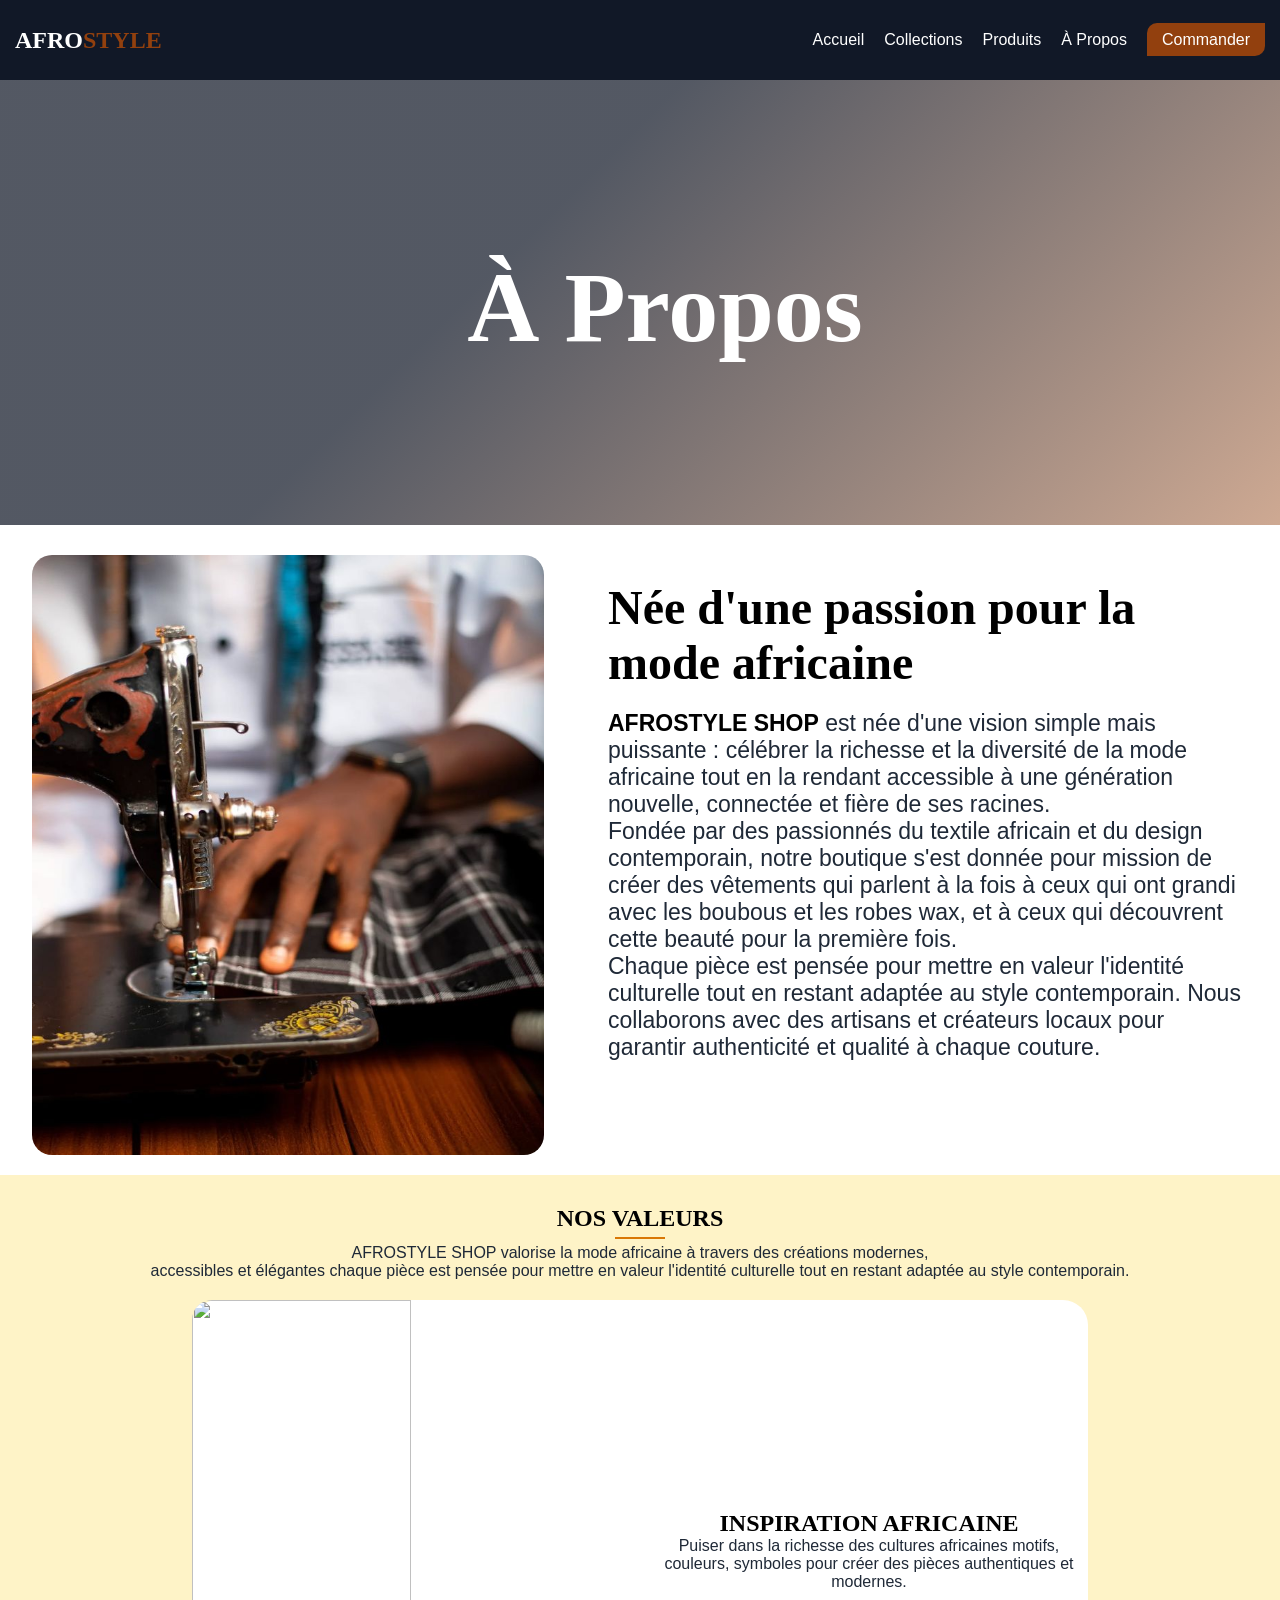
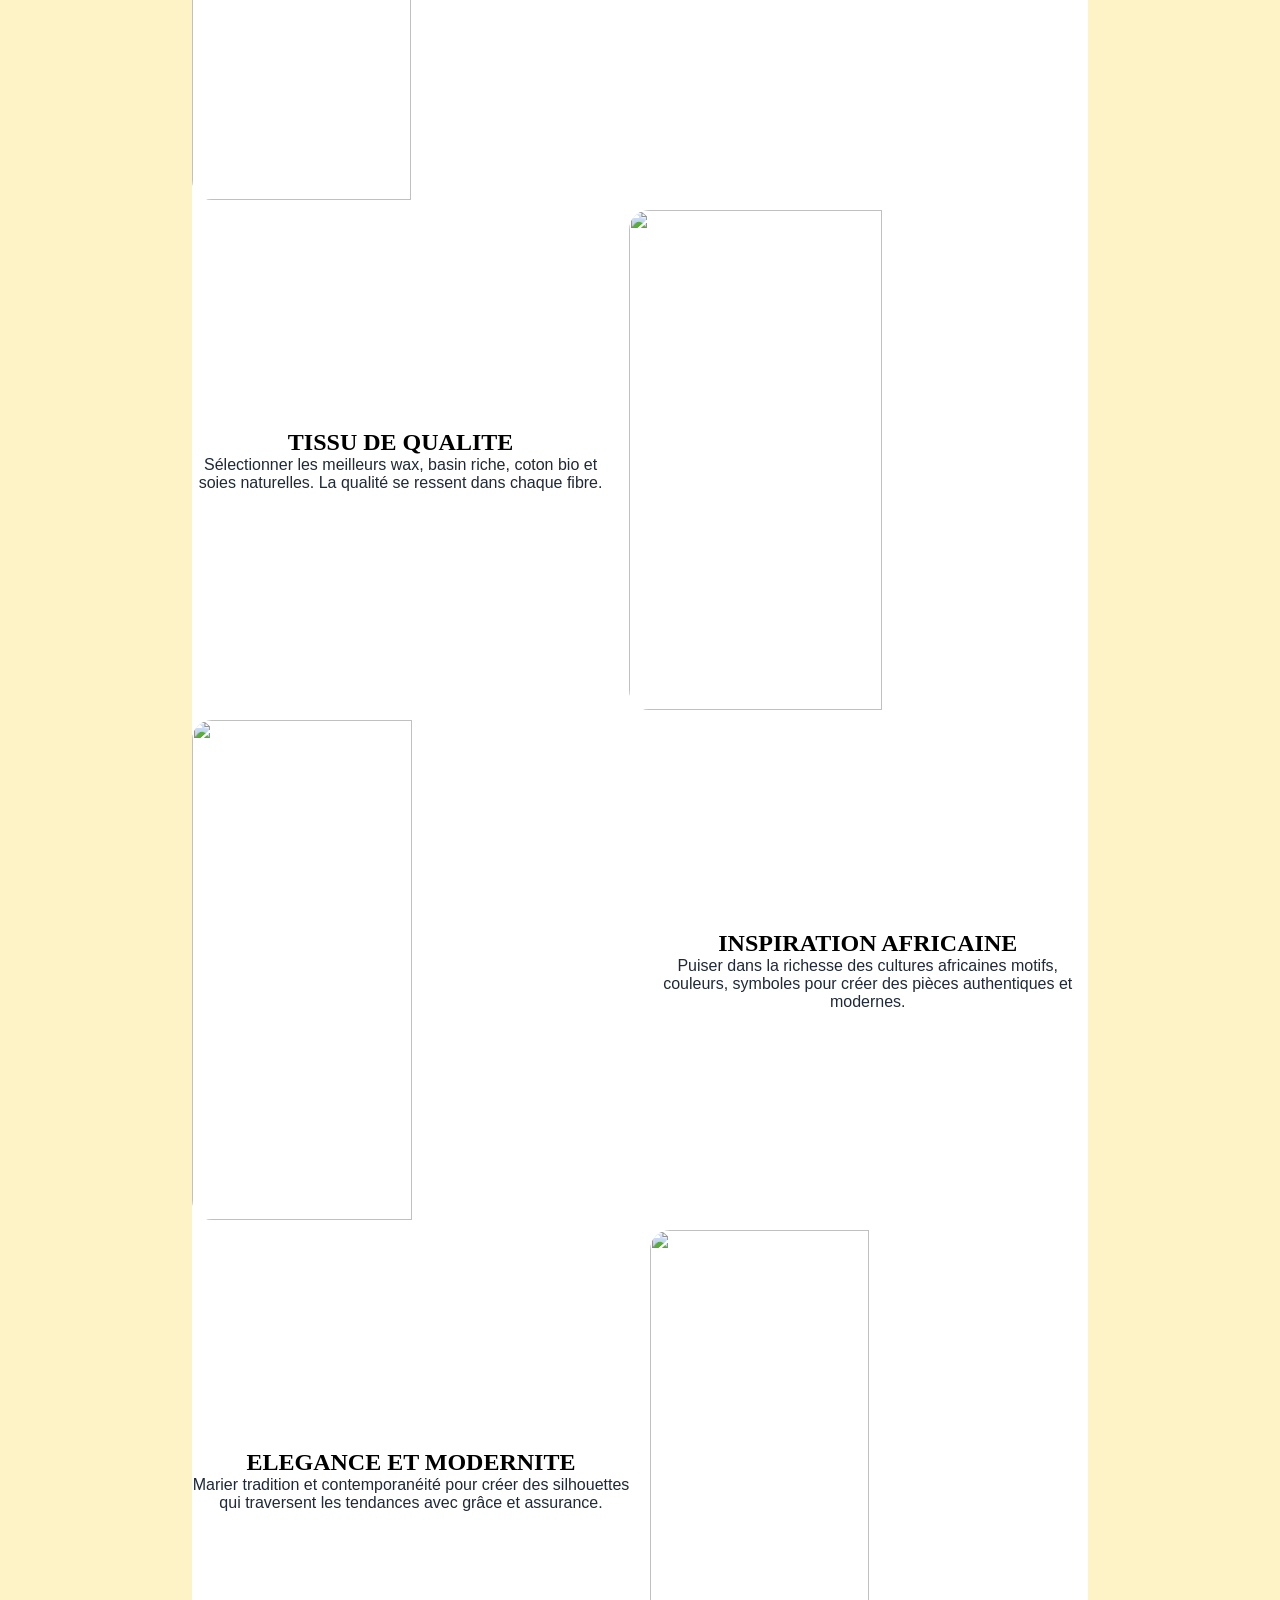
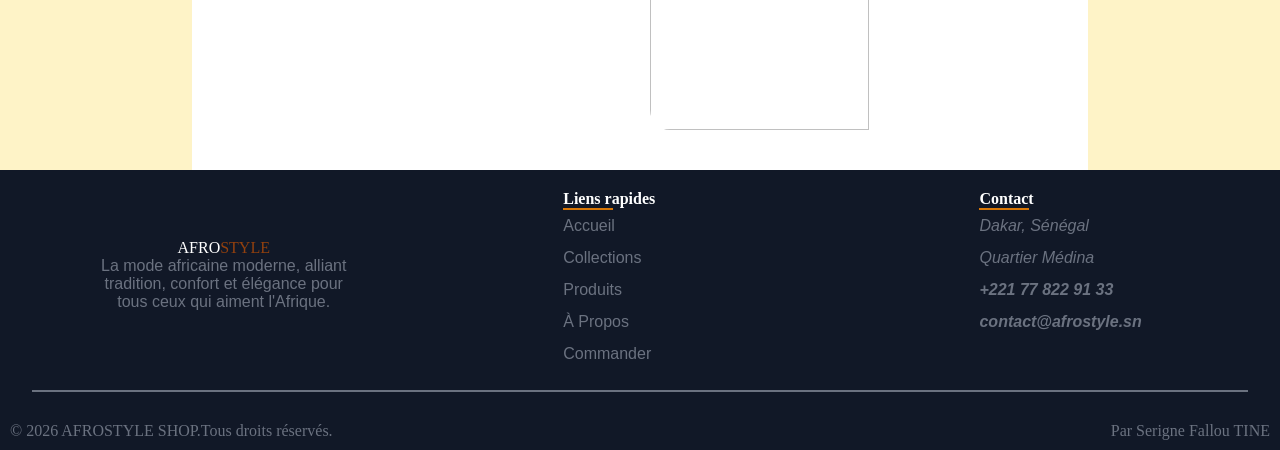
==== commit e4fdf6d6: "version final 1" ====
--- a/about.html
+++ b/about.html
@@ -31,7 +31,7 @@
       <div class="mobile-menu">
         <a href="./index.html">Accueil</a>
         <a href="./collections.html">Collections</a>
-        <a href="./produits.html">Projets</a>
+        <a href="./produits.html">Produits</a>
         <a href="./about.html">À Propos</a>
         <a href="./contact.html" class="wowo" style="color: white;">Commander</a>
       </div>
@@ -89,8 +89,8 @@
           <div class="inspiafrotext">
             <h1>INSPIRATION AFRICAINE</h1>
             <p>
-              Puiser dans la richesse des cultures africaines / motifs,
-              couleurs, symboles / pour créer des pièces authentiques et
+              Puiser dans la richesse des cultures africaines motifs,
+              couleurs, symboles pour créer des pièces authentiques et
               modernes.
             </p>
           </div>
@@ -111,8 +111,8 @@
           <div class="cretlocauxtext">
             <h1>INSPIRATION AFRICAINE</h1>
             <p>
-              Puiser dans la richesse des cultures africaines — motifs,
-              couleurs, symboles — pour créer des pièces authentiques et
+              Puiser dans la richesse des cultures africaines motifs,
+              couleurs, symboles pour créer des pièces authentiques et
               modernes.
             </p>
           </div>
--- a/style.css
+++ b/style.css
@@ -164,14 +164,16 @@
       rgba(17, 24, 39, 0.72) 40%,
       rgba(146, 64, 14, 0.45) 100%
     ),
-    url("https://images.unsplash.com/photo-1558769132-cb1aea458c5e?w=1400&q=80")
-      center/cover no-repeat;
-  /* margin-bottom: 50px; */
+    url("https://i.pinimg.com/736x/fc/3d/6f/fc3d6f76f2c567bbe6f4af3f43f0645c.jpg");
+      background-size: cover;
+      background-position: center;
+     
+      background-repeat: no-repeat;
   display: flex;
   padding-left: 50px;
   align-items: center;
-  height: 500px;
-  margin-top: 50px;
+  height: 450px;
+  margin-top: 80px;
 }
 .herocontent {
   color: #fff;
@@ -323,7 +325,7 @@
   background-color: #fff;
   padding: 7px;
   border-radius: 0px 0px 20px 20px;
-
+width: 100%;
   box-shadow: 4px 4px 8px rgba(0, 0, 0, 0.2);
   position: absolute;
   bottom: 0px;
@@ -623,11 +625,11 @@
   }
   .hero h1,
   .herocontent h1 {
-    font-size: 2rem;
+    font-size: 40px;
   }
 
   .hero p {
-    font-size: 0.92rem;
+    font-size: 15px;
     max-width: 100%;
     margin-inline: auto;
   }
@@ -656,7 +658,7 @@
   }
   .imgpresentation img {
     width: 100%;
-    height: 350px;
+    height: 325px;
   }
   .textpresentation {
     width: 100%;
@@ -807,7 +809,7 @@
 /* PAGE COLLECTION */
 .collectionhero {
   width: 100%;
-  height: 500px;
+  height: 400px;
   background-position: center;
   background:
     linear-gradient(
@@ -978,7 +980,7 @@
   .colproduit4,
   .colproduit5,
   .colproduit6 {
-    height: 450px;
+    height: 500px;
   }
   .commendel {
     padding: 40px 20px;
@@ -1037,9 +1039,9 @@
   display: flex;
   padding-left: 50px;
   align-items: center;
-  height: 500px;
+  height: 400px;
   justify-content: center;
-  padding-top: 80px;
+  margin-top: 80px;
   h1 {
     color: #ffffff;
     text-align: center;
@@ -1196,7 +1198,8 @@
   .nosproduit {
     padding: 100px 20px 50px;
     text-align: center;
-    height: auto;
+    height: 280px;
+    margin-top: 75px;
   }
   .prodpres h1 {
     font-size: 32px;
@@ -1340,7 +1343,7 @@
 }
 .imginspi {
   width: 50%;
-  height: 450px;
+  height: 500px;
   border-radius: 20px;
 }
 .inspiafrotext {
@@ -1358,7 +1361,7 @@
 }
 .imgtissu {
   width: 55%;
-  height: 400px;
+  height: 500px;
   border-radius: 20px;
 }
 .qualitissutext {
@@ -1376,7 +1379,7 @@
 }
 .imgcretlocaux {
   width: 50%;
-  height: 450px;
+  height: 500px;
   border-radius: 20px;
 }
 .cretlocauxtext {
@@ -1401,7 +1404,7 @@
 }
 .imgelmod {
   width: 50%;
-  height: 490px;
+  height: 500px;
   border-radius: 20px;
 }
 /* RESPONSIVE PAGE A PROPOS */
@@ -1454,8 +1457,8 @@
     padding: 0 10px;
   }
   .lesvaleurs {
-    width: 80%;
-    border-radius: 16px 16px 0 0;
+    width: 90%;
+    border-radius: 20px 20px 0 0;
   }
   .inspiafro,
   .qualitissu,
@@ -1532,3 +1535,100 @@
     height: 400px;
   }
 }
+
+
+/* PAGE CONTACT */
+.herocontact {
+  width: 100%;
+  height: 400px;
+  background-position: center;
+  background:
+    linear-gradient(
+      135deg,
+      rgba(17, 24, 39, 0.72) 40%,
+      rgba(146, 64, 14, 0.45) 100%
+    ),
+    url(https://i.pinimg.com/1200x/08/06/44/0806446808885c93997f268d57827f01.jpg)
+      center/cover no-repeat;
+  background-repeat: no-repeat;
+  background-size: cover;
+  margin-top: 70px;
+  display: flex;
+
+  align-items: center;
+  justify-content: center;
+  box-shadow: 0px 4px 7px black;
+  margin-bottom: 30px;
+}
+.leform{
+  width: 50%;
+  text-align: center;
+  margin: auto;
+  background-color: #FEF3C7;
+  border-radius: 100px 100px 0px 0px;
+  padding: 30px;
+  h2{
+    margin-bottom: 20px;
+  }
+
+}
+form{
+  width: 90%;
+  display: grid;
+ 
+}
+input{
+  height: 40px;
+  border-radius: 10px;
+  border: none;
+  text-align: center;
+  margin-bottom: 10px;
+}
+select{
+   height: 40px;
+  border-radius: 10px;
+  border: none;
+  text-align: center;
+  margin-bottom: 10px;
+}
+textarea{
+    height: 70px;
+  border-radius: 10px;
+  border: none;
+  padding: 10px;
+  margin-bottom: 10px;
+    font-family: poppins, arial, sans-serif;
+  color: #1f2937;
+}
+button{
+  width: 40%;
+  padding: 20px 10px;
+  border-radius: 20px;
+  color: white;
+  background-color: #92400e;
+  border: none;
+  margin-top: 10px;
+}
+/* RESPONSIVE PAGE CONTACT */
+/* téléphone */
+@media (max-width:760px){
+    .herocontact {
+    height: 250px;
+    margin-top: 62px;
+    margin-bottom: 20px;}
+
+  .leform{
+    width: 90%;
+    
+  }
+
+  button{
+    width: 100%;
+  }
+}
+/* tablette */
+@media (min-width: 768px) and (max-width: 1024px) {
+.leform{
+  width: 90%;
+}
+}
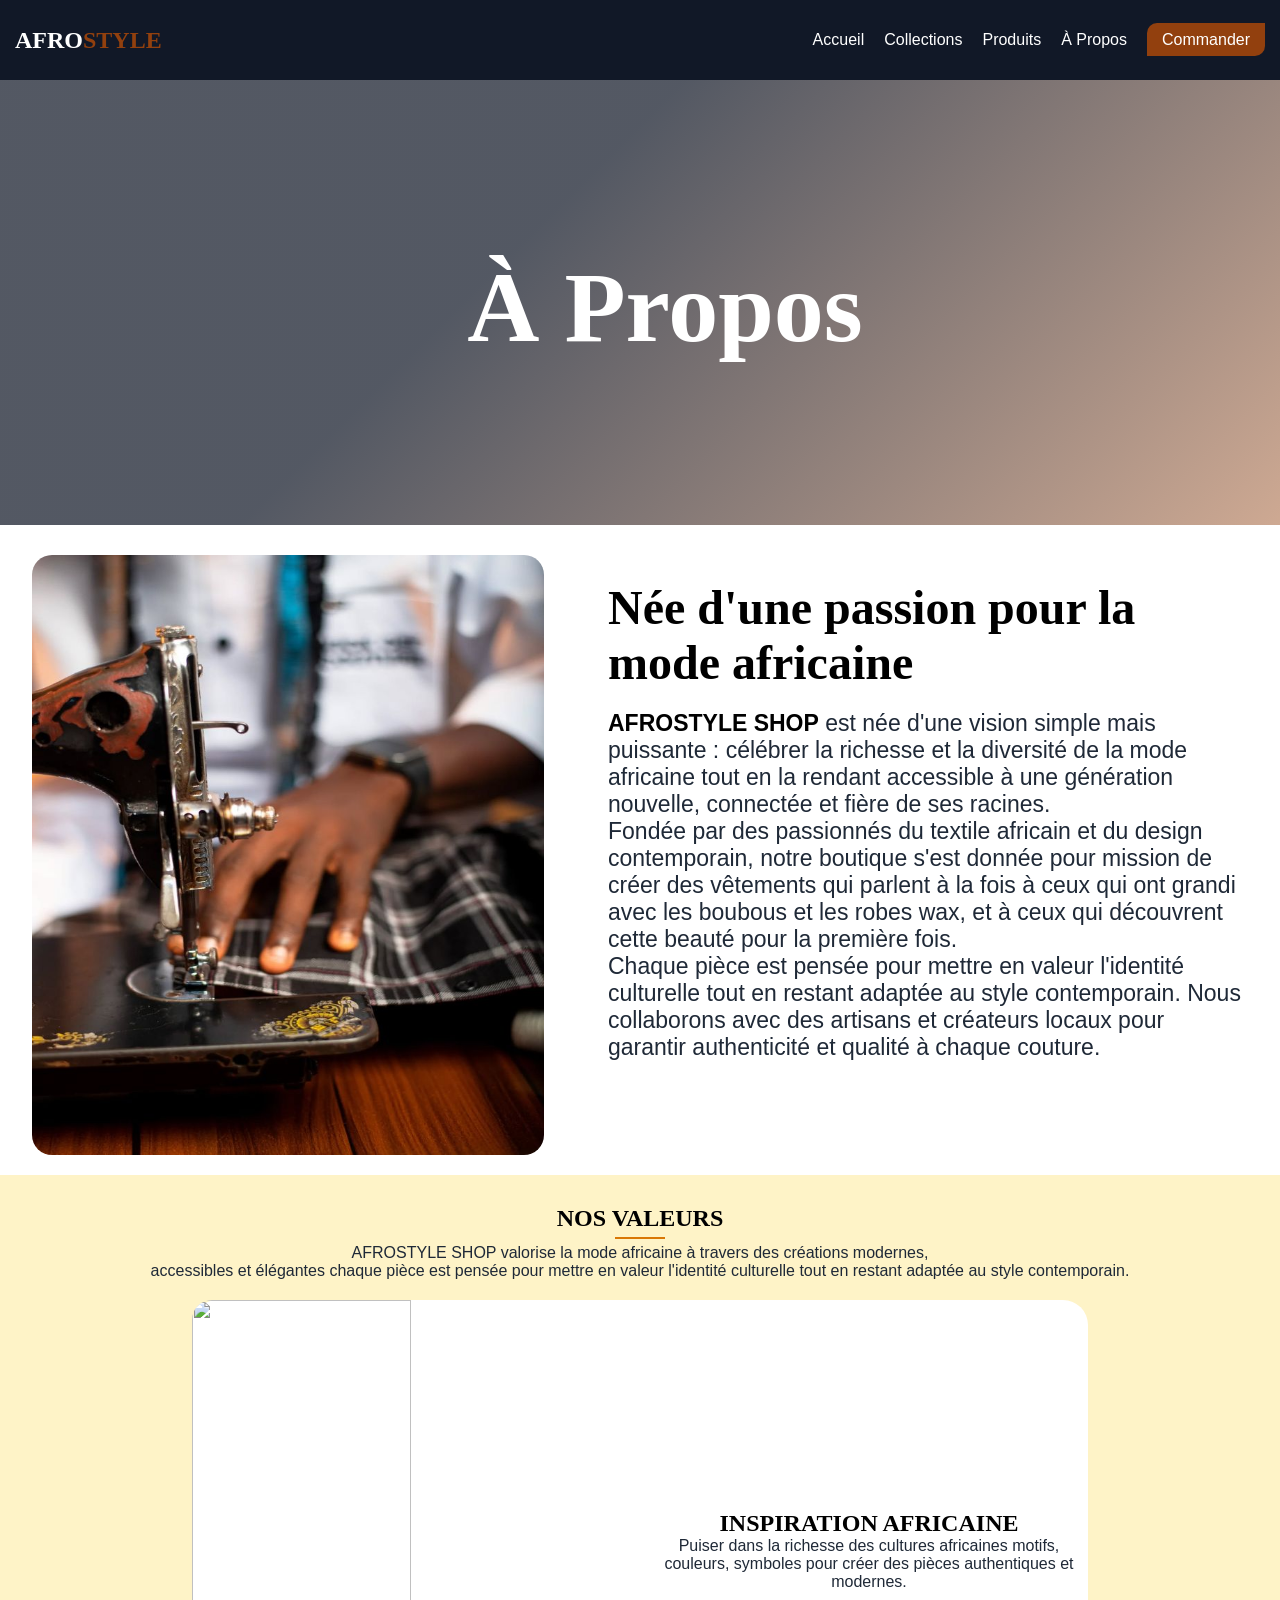
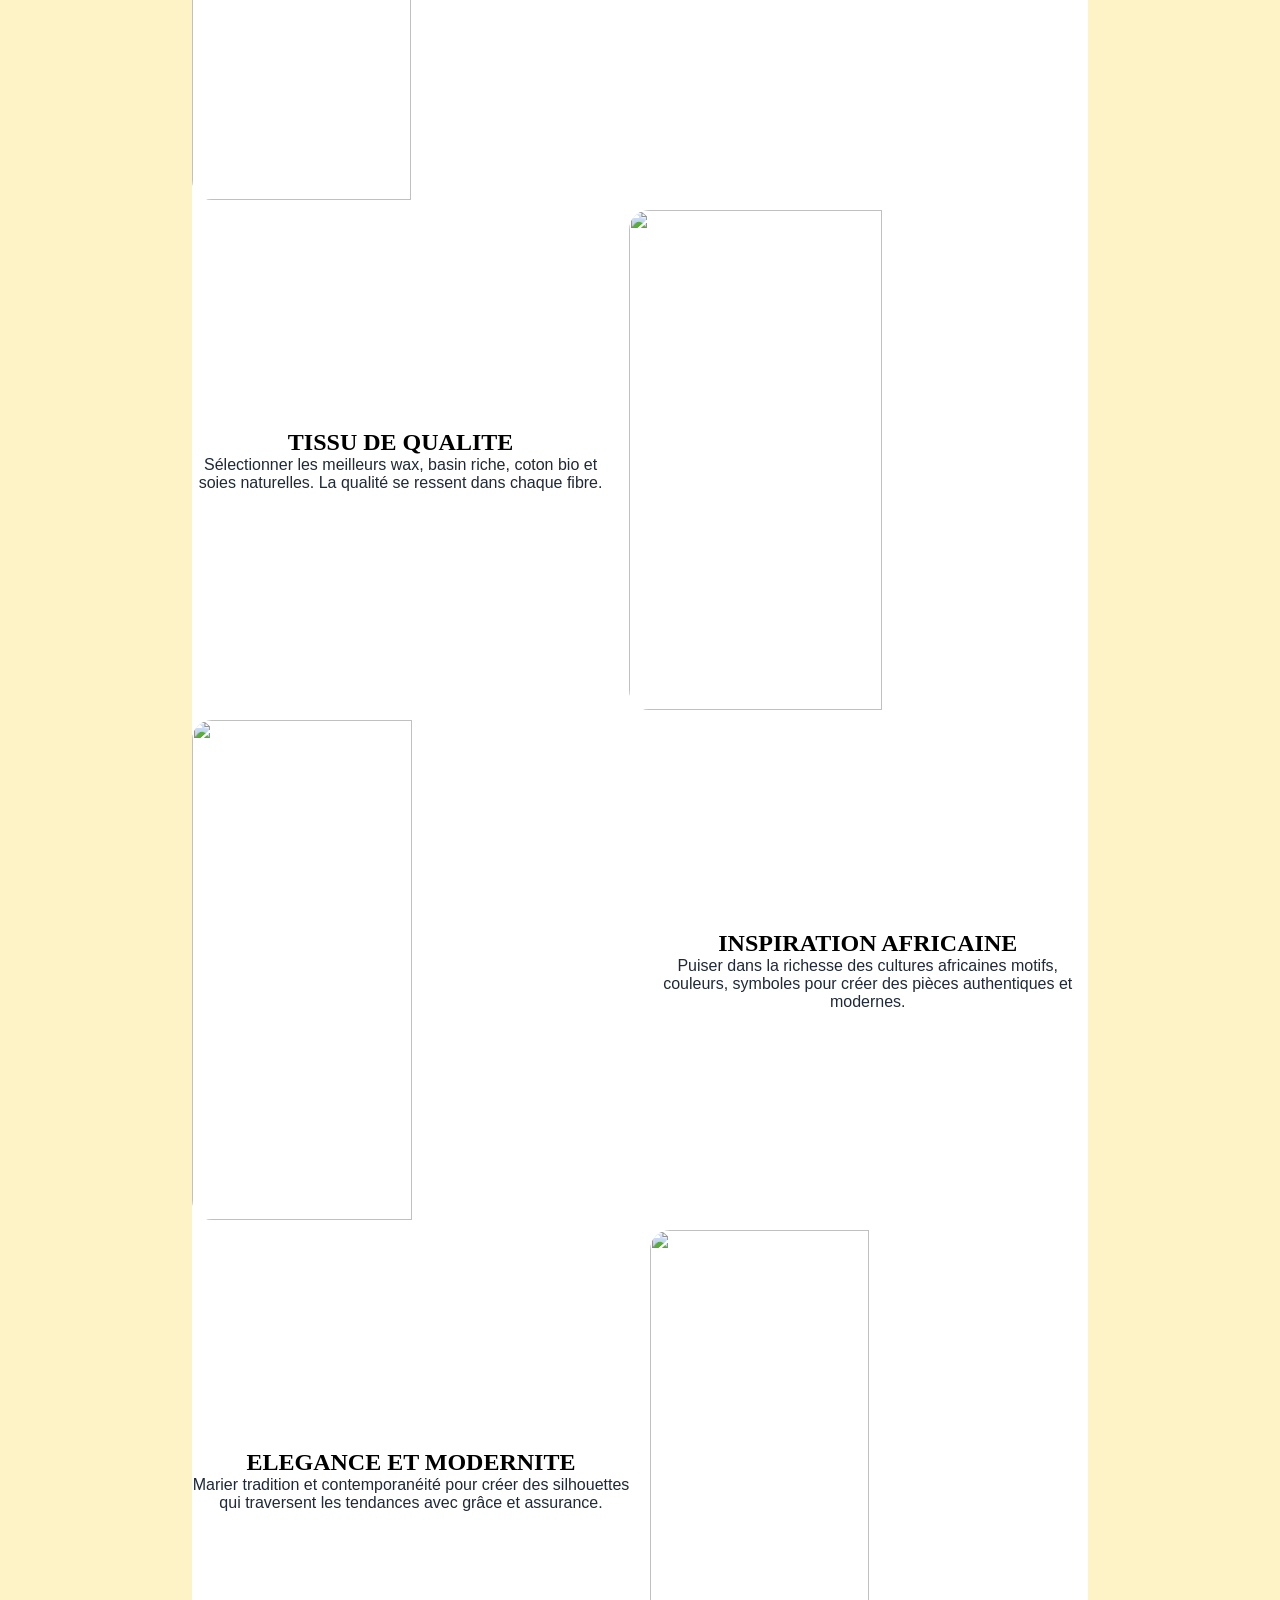
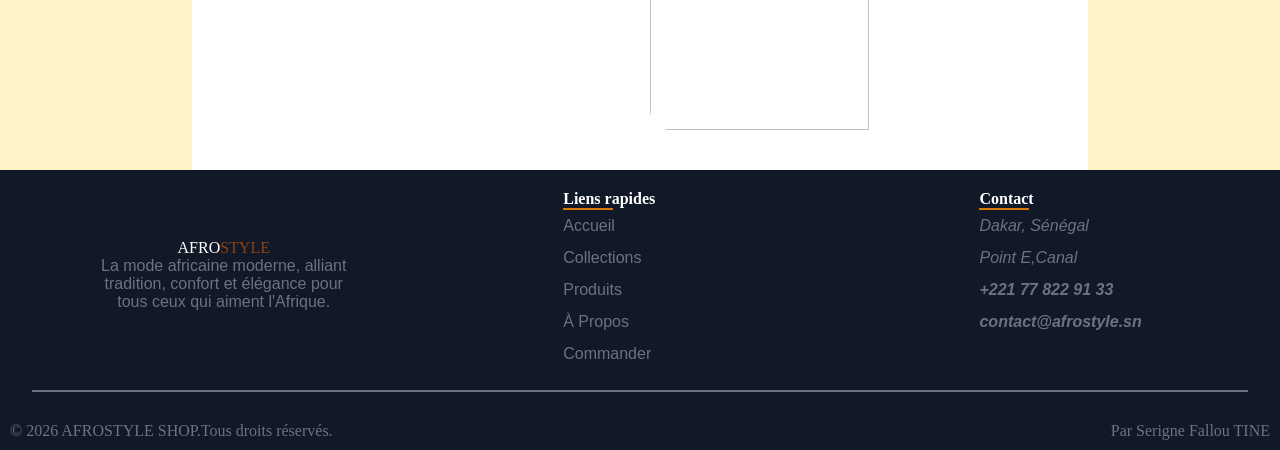
==== commit d4340b01: "VF2" ====
--- a/about.html
+++ b/about.html
@@ -160,7 +160,7 @@
             <hr class="hrpdp" />
             <address>
               Dakar, Sénégal<br />
-              Quartier Médina<br />
+              Point E,Canal<br />
               <strong>+221 77 822 91 33</strong> <br />
               <strong><a href="mailto">contact@afrostyle.sn</a></strong>
             </address>
--- a/style.css
+++ b/style.css
@@ -1619,16 +1619,74 @@
 
   .leform{
     width: 90%;
+    display: flex;
+    flex-direction: column;
+    justify-content: center;
+    align-items: center;
     
   }
 
+  label{
+    font-size: 22px;
+  }
+  input{
+    font-size: 16px;
+    font-family: poppins,arial,sans-serif;
+
+  }
+  form{
+    display: flexbox;
+    gap: 7px;
+  }
+  select{
+    padding-left: 10px;
+  }
+  textarea{
+    height: 100px;
+  }
+
   button{
-    width: 100%;
+    width: 70%;
+  font-size: 16px;
+    font-family: poppins,arial,sans-serif;
+    
   }
 }
 /* tablette */
 @media (min-width: 768px) and (max-width: 1024px) {
 .leform{
   width: 90%;
-}
-}+  
+}
+
+ label{
+    font-size: 26px;
+  }
+  input{
+    font-size: 20px;
+    font-family: poppins,arial,sans-serif;
+height: 60px;
+  }
+  form{
+    display: flexbox;
+    gap: 7px;
+  }
+  select{
+    padding-left: 10px;
+    height: 60px;
+  }
+  textarea{
+    height: 150px;
+  }
+
+  button{
+    width: 100%;
+  font-size: 16px;
+    font-family: poppins,arial,sans-serif;
+    
+  }
+}
+
+
+/* FIIIIIIIIIIINNNNNNNNNNNNNNNNN  */
+
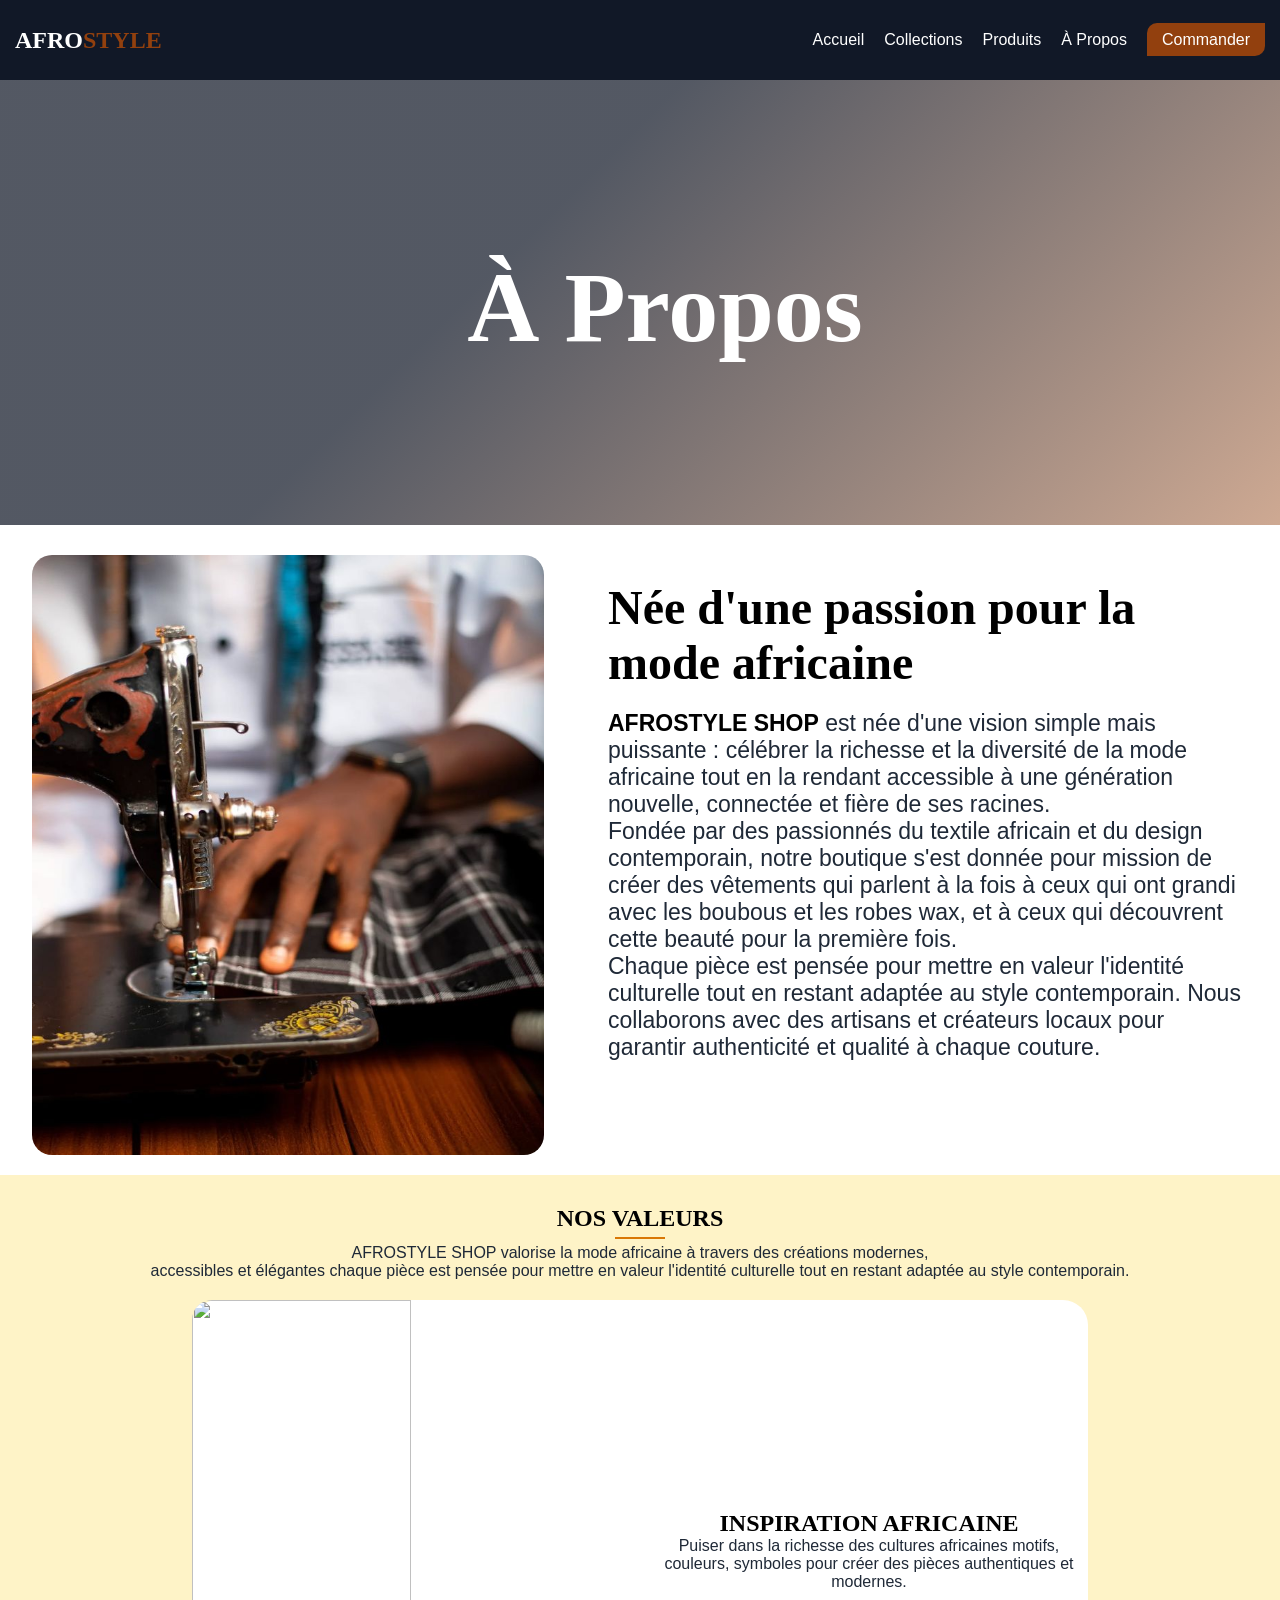
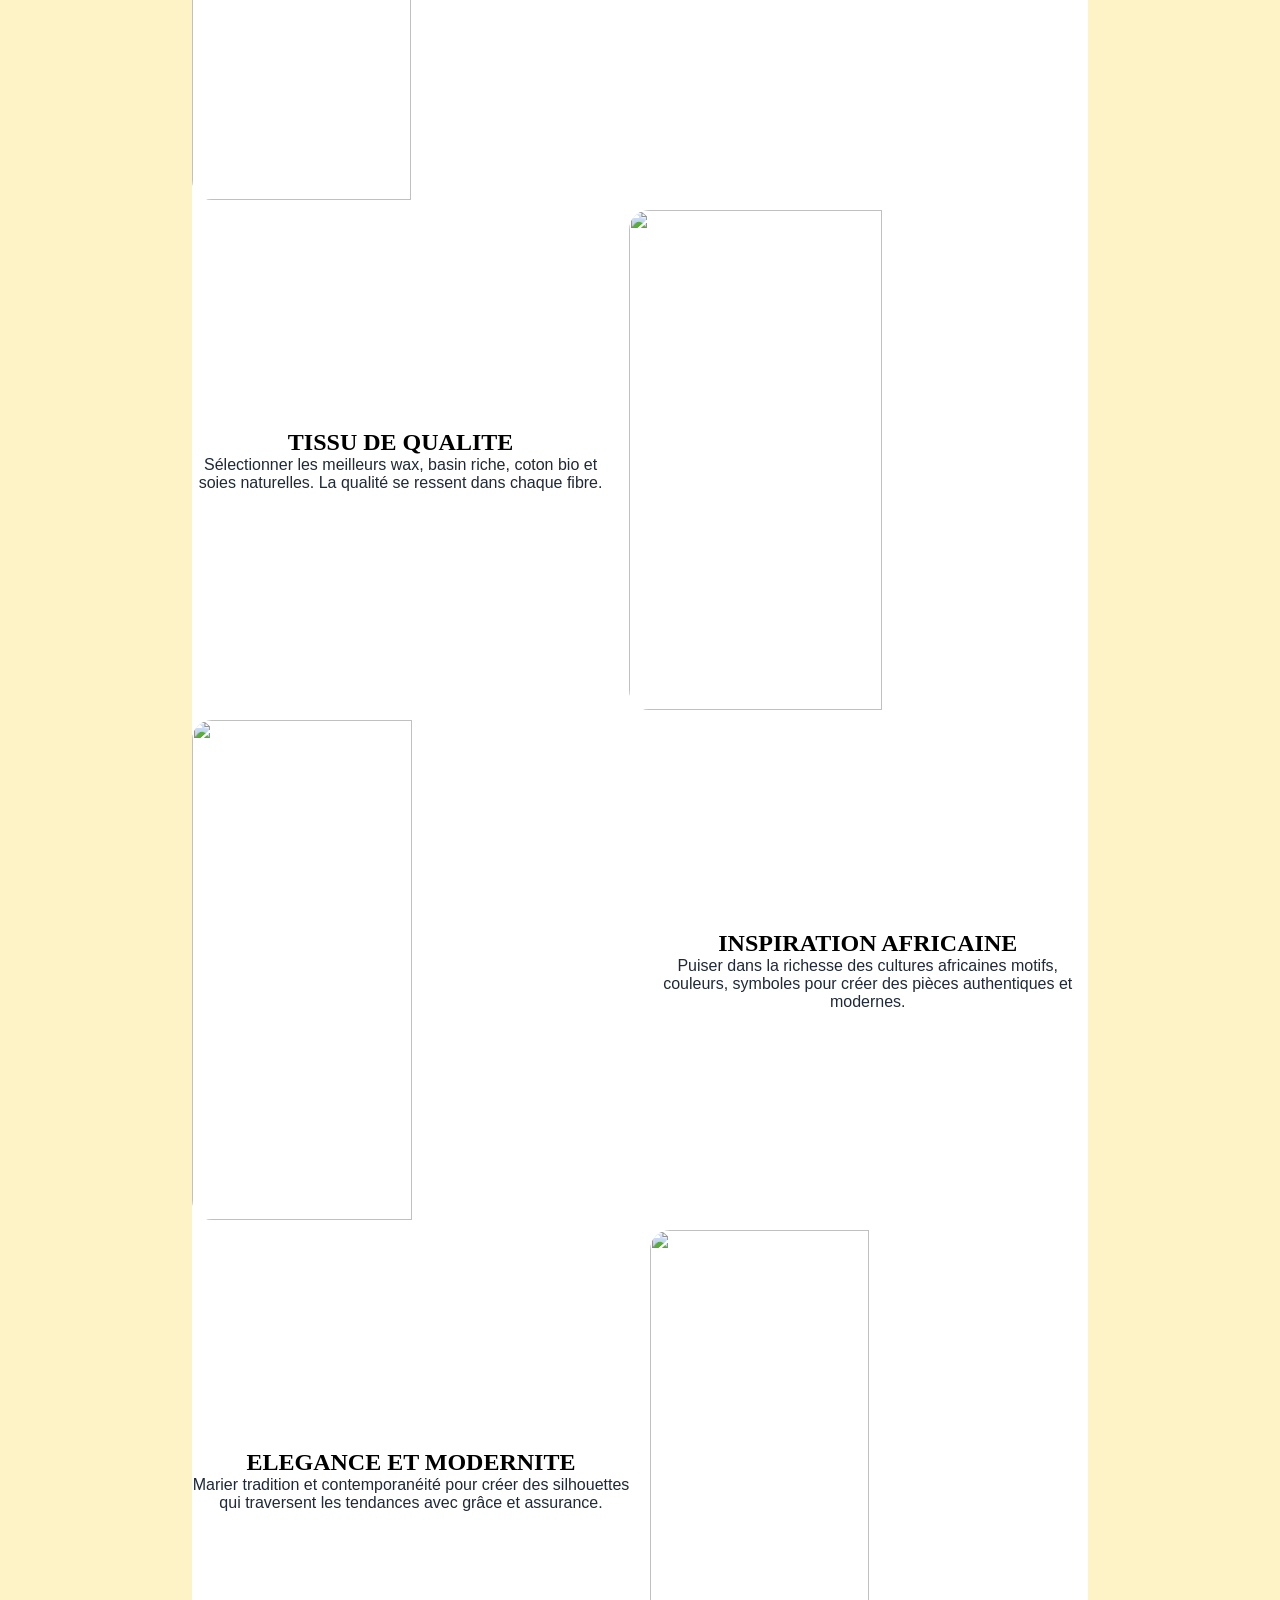
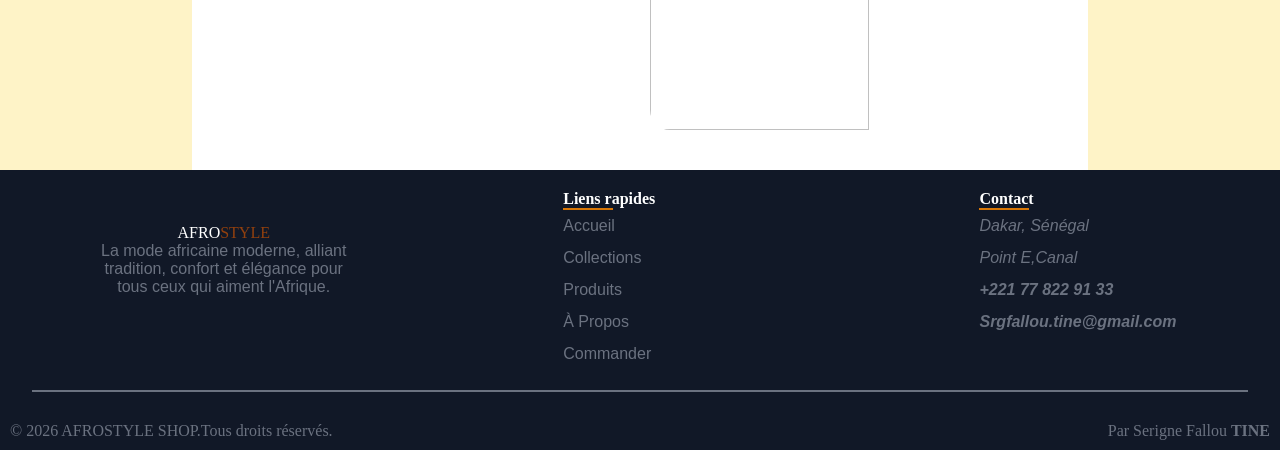
==== commit 045a8f8c: "final VF" ====
--- a/about.html
+++ b/about.html
@@ -5,6 +5,7 @@
     <meta name="viewport" content="width=device-width, initial-scale=1.0" />
     <title>about A SHOP</title>
     <link rel="stylesheet" href="style.css" />
+    <link rel="stylesheet" href="https://cdnjs.cloudflare.com/ajax/libs/font-awesome/7.0.1/css/all.min.css" integrity="sha512-2SwdPD6INVrV/lHTZbO2nodKhrnDdJK9/kg2XD1r9uGqPo1cUbujc+IYdlYdEErWNu69gVcYgdxlmVmzTWnetw==" crossorigin="anonymous" referrerpolicy="no-referrer" >
   </head>
   <body>
        <!-- la barre de navigation -->
@@ -128,50 +129,72 @@
     </section>
 
     <!-- Le pied de page -->
-    <footer>
-      <div class="pdp">
-        <div class="logopdp">
-          <a href="index.html" class="logo">
-           
-            <span>AFRO<span class="logotext">STYLE</span></span>
-          </a>
-          <p>
-            La mode africaine moderne, alliant tradition, confort et élégance
-            pour tous ceux qui aiment l'Afrique.
-          </p>
-        </div>
-    
-
-
-          <div class="lienpdp">
-            <h4>Liens rapides</h4>
-            <hr class="hrpdp" />
-            <ul>
-              <li><a href="index.html">Accueil</a></li>
-              <li><a href="collections.html">Collections</a></li>
-              <li><a href="produits.html">Produits</a></li>
-              <li><a href="about.html">À Propos</a></li>
-              <li><a href="contact.html">Commander</a></li>
-            </ul>
-          </div>
-          
-          <div class="lienpdp">
-            <h4>Contact</h4>
-            <hr class="hrpdp" />
-            <address>
-              Dakar, Sénégal<br />
-              Point E,Canal<br />
-              <strong>+221 77 822 91 33</strong> <br />
-              <strong><a href="mailto">contact@afrostyle.sn</a></strong>
-            </address>
-          </div>
-        
-        </div>
-      <hr class="hrbaspdp" />
-      <div class="baspdp">
-        <span>© 2026 AFROSTYLE SHOP.Tous droits réservés. </span>
-        <span>Par Serigne Fallou TINE</span>
-      </div>
-    </footer>
-  </body>
-</html>
+   <footer>
+    <div class="pdp">
+      <div class="logopdp">
+        <a href="index.html" class="logo">
+         
+          <span>AFRO<span class="logotext">STYLE</span></span>
+        </a>
+        <p>La mode africaine moderne, alliant tradition, confort et élégance pour tous ceux qui aiment l'Afrique.</p>
+         <div class="Reseaux">
+        <a href="" target="_blank">
+         <i class="fa-brands fa-facebook"></i>
+        </a>
+        <a href="" target="_blank">
+          <i class="fa-brands fa-instagram"></i>
+        </a>
+        <a href="" target="_blank">
+         <i class="fa-brands fa-whatsapp"></i>
+        </a>
+        <a href="" target="_blank">
+          <i class="fa-brands fa-twitter"></i>
+        </a>
+      </div>
+      </div>
+      <div class="lienpdp">
+        <h4>Liens rapides</h4>
+        <hr class="hrpdp">
+        <ul>
+          <li><a href="index.html">Accueil</a></li>
+          <li><a href="collections.html">Collections</a></li>
+          <li><a href="produits.html">Produits</a></li>
+          <li><a href="about.html">À Propos</a></li>
+          <li><a href="contact.html">Commander</a></li>
+        </ul>
+      </div>
+     
+      <div class="lienpdp">
+        <h4>Contact</h4>
+        <hr class="hrpdp">
+        <address>
+          Dakar, Sénégal<br>
+          Point E,Canal <br>
+          <strong>+221 77 822 91 33</strong> <br>
+          <strong><a href="mailto">Srgfallou.tine@gmail.com</a></strong>
+        </address>
+      </div>
+     
+    </div>
+    <hr class="hrbaspdp">
+    <div class="baspdp">
+      <span>© 2026 AFROSTYLE SHOP.Tous droits réservés. </span>
+      <span>Par Serigne Fallou <strong>TINE</strong></span>
+    </div>
+  </footer>
+
+
+
+
+
+
+
+
+
+
+
+
+
+
+</body>
+</html>
--- a/style.css
+++ b/style.css
@@ -202,12 +202,12 @@
 }
 .btnDECOUV {
   background-color: #92400e;
-
+ transition: 0.3s;
   border-radius: 10px 10px 10px 10px;
   color: #fff;
   font-family: poppins, arial, sans-serif;
   padding: 13px 20px;
-  border: #92400e 1px solid;
+ 
 }
 .herobtns a {
   color: #ffffff;
@@ -218,9 +218,10 @@
   gap: 20px;
 }
 .btnDECOUV:hover {
-  background-color: transparent;
-  color: white;
-  border: #92400e 2px solid;
+  background-color: white;
+  color: #92400e;
+  /*  */
+   transform: scale(1.15);
 }
 .btnCTN {
   background-color: transparent;
@@ -229,12 +230,15 @@
   color: #fff;
   font-family: poppins, arial, sans-serif;
   border: #fff 1px solid;
+  transition: 0.3s;
+
 }
 
 .btnCTN:hover {
   background-color: #ffffff;
   color: #92400e;
   border-color: transparent;
+  transform: scale(1.15);
 }
 .presrapide {
   background-color: #fef3c7;
@@ -299,16 +303,24 @@
   color: #000000;
   font-family: "Playfair Display", GEORGIA, serif;
 }
+.containerdescartes{
+  width: 100%;
+}
 .carteproduit {
   display: flex;
-  gap: 20px;
+  gap: 40px;
   padding: 1px;
   box-shadow: 4px 4px 8px rgba(0, 0, 0, 0.2);
-  width: 33%;
+  width: 24%;
   border-radius: 15px;
   height: auto;
-}
-
+  transition: 0.3s;
+  justify-content: space-around;
+}
+.carteproduit:hover{
+  transform: scale(1.1);
+  
+}
 .badge {
   background-color: #d97706;
 
@@ -478,7 +490,7 @@
   margin-bottom: 30px;
 }
 .avantage {
-  width: 33%;
+  width: 30%;
   height: 200px;
   background-color: #ffffff;
   border-radius: 20px;
@@ -487,6 +499,10 @@
   justify-content: center;
   align-items: center;
   padding: 15px;
+  transition: 0.3s;
+}
+.avantage:hover{
+  transform: scale(1.15);
 }
 .avantage h2 {
   color: #111827;
@@ -528,6 +544,25 @@
   }
   width: 20%;
 }
+.Reseaux{
+  display: flex;
+  gap: 20px;
+  margin: 15px;
+}
+.Reseaux a{
+  color: white;
+  text-decoration: none;
+  font-size: 35px;
+  transition: 0.3s;
+}
+.Reseaux a:hover{
+  transform: scale(1.15);
+  background-color: #92400e;
+  border-radius: 10px;
+}
+
+
+
 
 .lienpdp {
   margin-top: 20px;
@@ -682,10 +717,16 @@
   .containerdescartes {
     flex-direction: column;
     padding: 16px;
-    gap: 20px;
+    gap: 40px;
+    margin-top: 15px;
+    margin-bottom: 20px;
   }
   .carteproduit {
     width: 100%;
+    transition: 0.3s;
+  }
+  .carteproduit:hover{
+    transform: scale(1.1);
   }
   .imageproduit2,
   .imageproduit3,
@@ -718,10 +759,18 @@
   .logopdp {
     width: 100%;
   }
+ 
+
+
+
+
+  
   .lienpdp {
     width: 100%;
     text-align: left;
-  }
+    
+  }
+  
   .hrpdp {
     margin: 6px 0 10px;
   }
@@ -852,8 +901,12 @@
   margin-bottom: 30px;
 }
 .carteproduitcol {
-  box-shadow: 4px 4px 8px black;
-  border-radius: 20px;
+ box-shadow: 4px 4px 8px rgb(116, 116, 116);
+  border-radius: 20px;
+  transition: 0.3s;
+}
+.carteproduitcol:hover{
+  transform: scale(1.05);
 }
 .colproduit1 {
   border-radius: 20px;
@@ -865,7 +918,7 @@
   background-repeat: no-repeat;
   width: 100%;
   height: 500px;
-  box-shadow: 4px 4px 8px black;
+ box-shadow: 4px 4px 8px rgb(116, 116, 116);
 }
 .colproduit2 {
   border-radius: 20px;
@@ -938,10 +991,11 @@
 }
 .button {
   background-color: #92400e;
-  padding: 15px 15px;
+  padding: 10px 5px;
   border-radius: 40px;
   border: 2px solid #92400e;
   margin-top: 10px;
+  transition: 0.3s;
 }
 .btncomtext {
   text-decoration: none;
@@ -954,6 +1008,7 @@
 .button:hover {
   background-color: transparent;
   color: #92400e;
+  transform: scale(1.05);
 }
 /* RESPONSIVE PAGE COLLECTION */
 /* telephone */
@@ -1057,17 +1112,21 @@
   }
 }
 .lesproduits {
-  margin-top: 20px;
+  margin-top: 30px;
   display: grid;
   grid-template-columns: repeat(4, 1fr);
-  gap: 30px;
+  gap: 40px;
   justify-content: space-around;
   padding-inline: 20px;
   margin-bottom: 30px;
 }
 .carteprod {
-  box-shadow: 4px 4px 8px black;
-  border-radius: 20px;
+ box-shadow: 4px 4px 8px rgb(116, 116, 116);
+  border-radius: 20px;
+  transition: 0.3s;
+}
+.carteprod:hover{
+  transform: scale(1.1);
 }
 .produit1 {
   border-radius: 20px;
@@ -1079,7 +1138,7 @@
   background-repeat: no-repeat;
   width: 100%;
   height: 500px;
-  box-shadow: 4px 4px 8px black;
+  box-shadow: 4px 4px 8px rgb(116, 116, 116);
 }
 
 .produit2 {
@@ -1092,7 +1151,7 @@
   background-repeat: no-repeat;
   width: 100%;
   height: 500px;
-  box-shadow: 4px 4px 8px black;
+ box-shadow: 4px 4px 8px rgb(116, 116, 116);
 }
 
 .produit3 {
@@ -1105,7 +1164,7 @@
   background-repeat: no-repeat;
   width: 100%;
   height: 500px;
-  box-shadow: 4px 4px 8px black;
+ box-shadow: 4px 4px 8px rgb(116, 116, 116);
 }
 
 .produit4 {
@@ -1118,7 +1177,7 @@
   background-repeat: no-repeat;
   width: 100%;
   height: 500px;
-  box-shadow: 4px 4px 8px black;
+ box-shadow: 4px 4px 8px rgb(116, 116, 116);
 }
 .produit5 {
   border-radius: 20px;
@@ -1130,7 +1189,7 @@
   background-repeat: no-repeat;
   width: 100%;
   height: 500px;
-  box-shadow: 4px 4px 8px black;
+ box-shadow: 4px 4px 8px rgb(116, 116, 116);
 }
 .produit6 {
   border-radius: 20px;
@@ -1142,7 +1201,7 @@
   background-repeat: no-repeat;
   width: 100%;
   height: 500px;
-  box-shadow: 4px 4px 8px black;
+ box-shadow: 4px 4px 8px rgb(116, 116, 116);
 }
 .produit7 {
   border-radius: 20px;
@@ -1154,7 +1213,7 @@
   background-repeat: no-repeat;
   width: 100%;
   height: 500px;
-  box-shadow: 4px 4px 8px black;
+ box-shadow: 4px 4px 8px rgb(116, 116, 116);
 }
 
 .produit8 {
@@ -1167,7 +1226,7 @@
   background-repeat: no-repeat;
   width: 100%;
   height: 500px;
-  box-shadow: 4px 4px 8px black;
+ box-shadow: 4px 4px 8px rgb(116, 116, 116);
 }
 .cmdprdt {
   display: flex;
@@ -1177,20 +1236,21 @@
 }
 .passercmd {
   background-color: #92400e;
-  padding: 20px 30px;
+  padding: 20px 20px;
   border-radius: 30px;
   color: #fff;
   font-family: poppins, arial, sans-serif;
   text-decoration: none;
-  /* margin-bottom: 20px; */
+  
   font-weight: 600;
-
-  box-shadow: 4px 5px 7px black;
+transition: 0.3s;
+  box-shadow: 4px 5px 7px rgb(54, 53, 53);
 }
 .cmdprdt a:hover {
   color: #92400e;
   background-color: transparent;
   border: 2px solid #92400e;
+  transform: scale(1.15);
 }
 /* RESPONSIVE PAGE PRODUIT */
 /* telephone */
@@ -1577,12 +1637,18 @@
   display: grid;
  
 }
+label{
+  font-size: 25px;
+  font-weight: 50;
+}
 input{
   height: 40px;
   border-radius: 10px;
   border: none;
   text-align: center;
   margin-bottom: 10px;
+  font-size: 16px;
+  color: #111827;
 }
 select{
    height: 40px;
@@ -1590,6 +1656,8 @@
   border: none;
   text-align: center;
   margin-bottom: 10px;
+   font-size: 16px;
+  color: #111827;
 }
 textarea{
     height: 70px;
@@ -1608,6 +1676,8 @@
   background-color: #92400e;
   border: none;
   margin-top: 10px;
+   font-size: 18px;
+ 
 }
 /* RESPONSIVE PAGE CONTACT */
 /* téléphone */
@@ -1640,6 +1710,7 @@
   }
   select{
     padding-left: 10px;
+    background-color: white;
   }
   textarea{
     height: 100px;
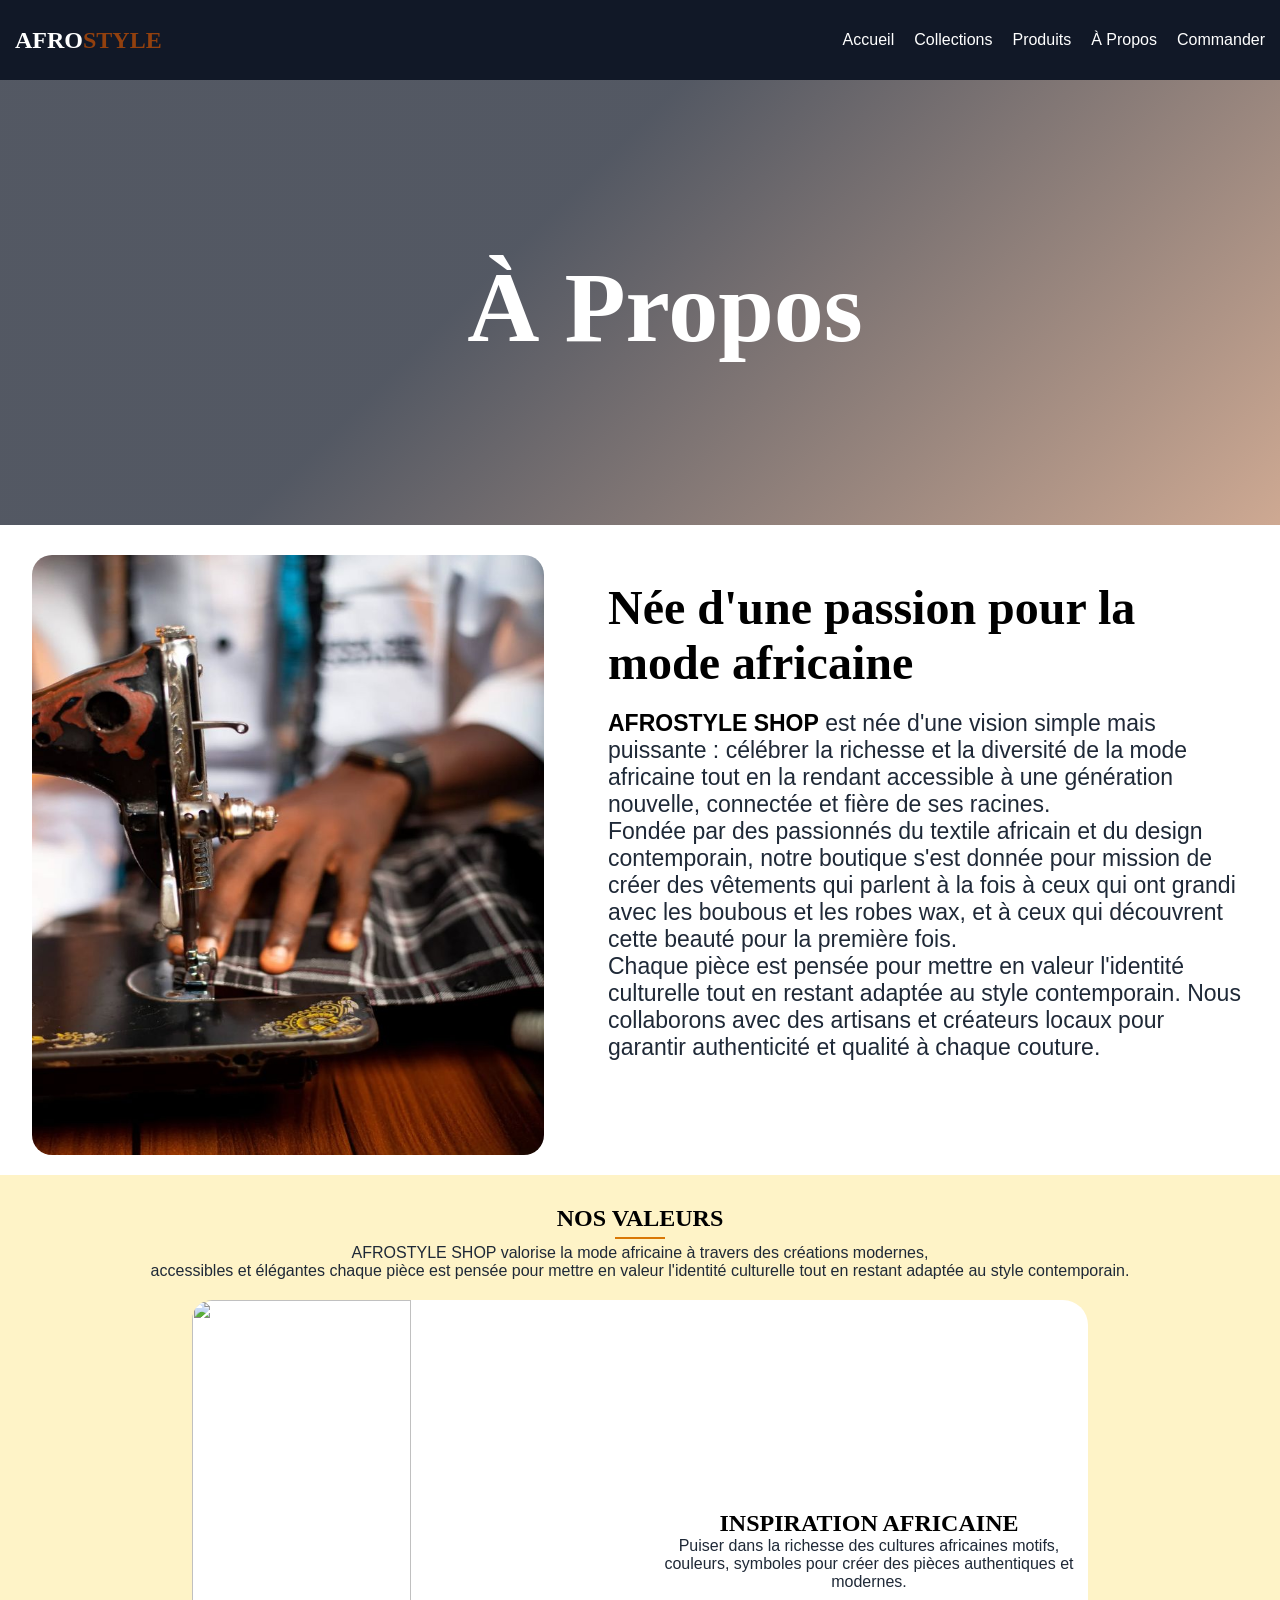
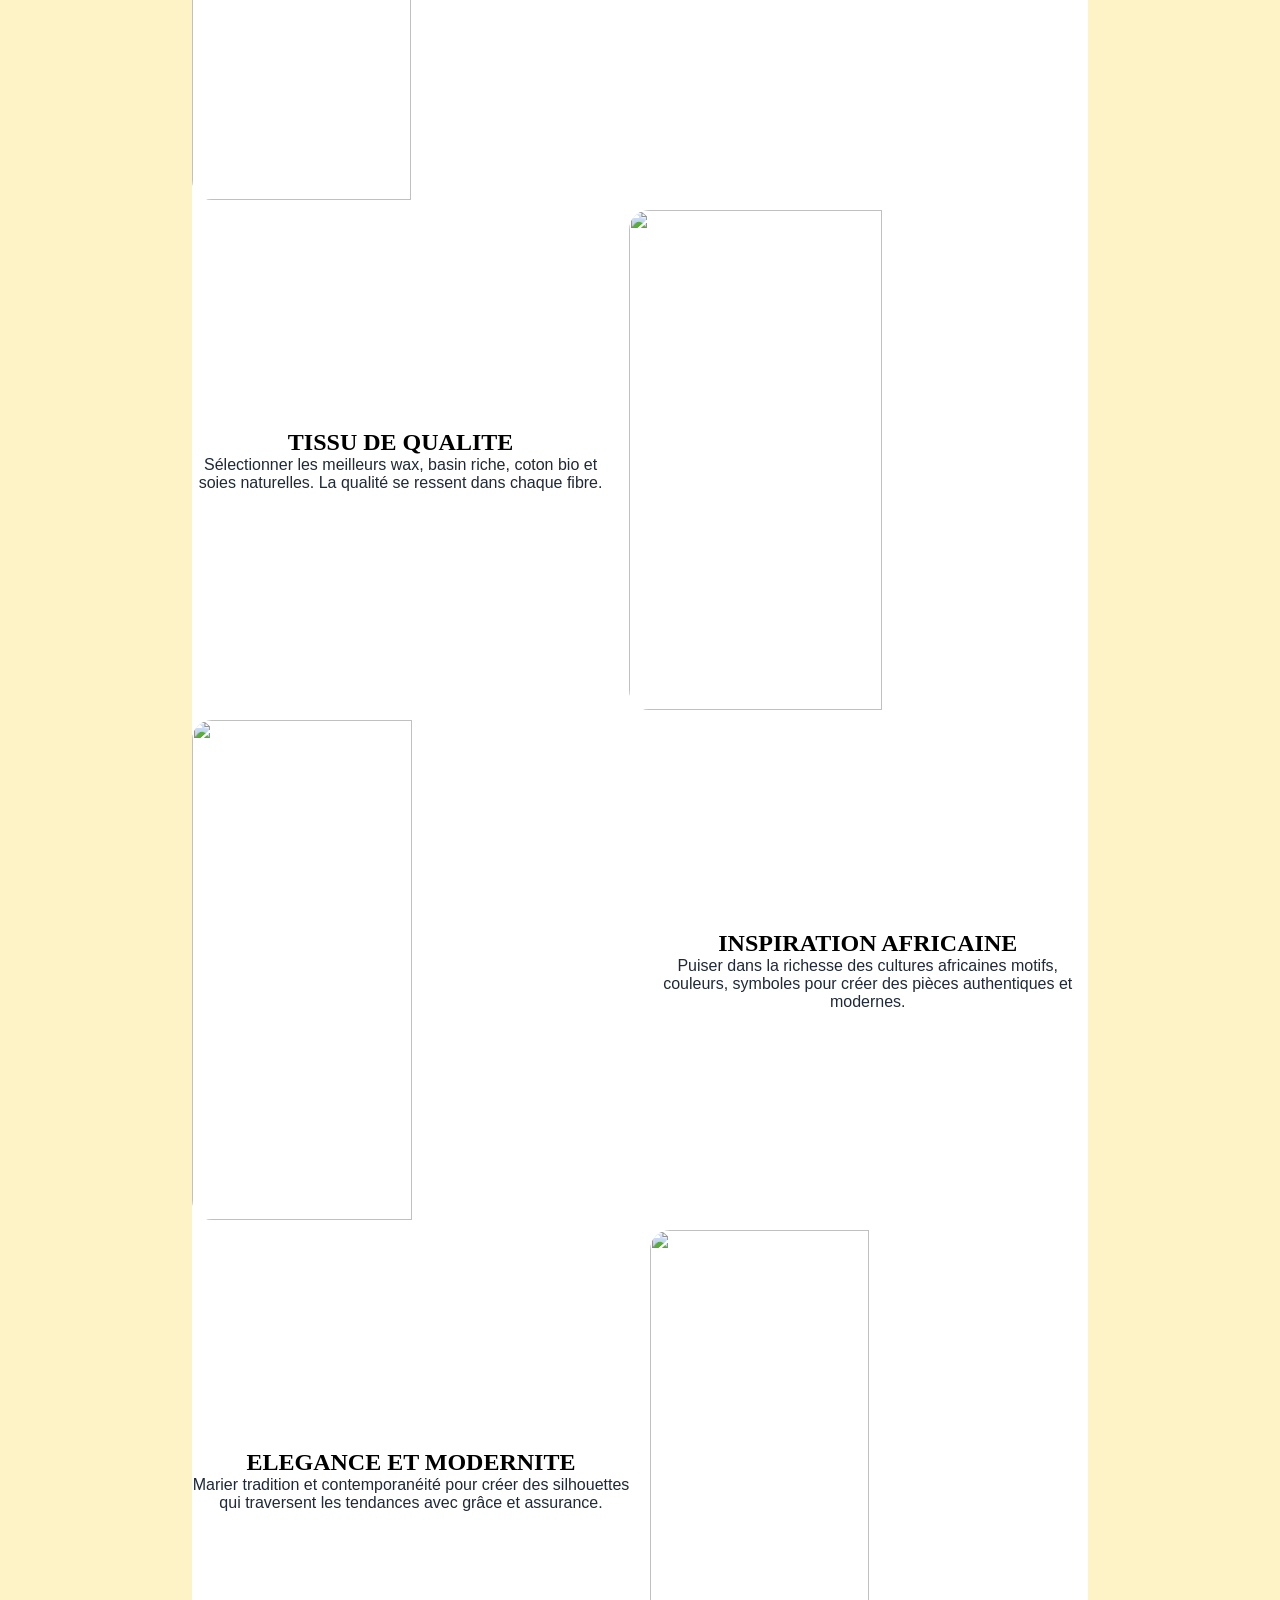
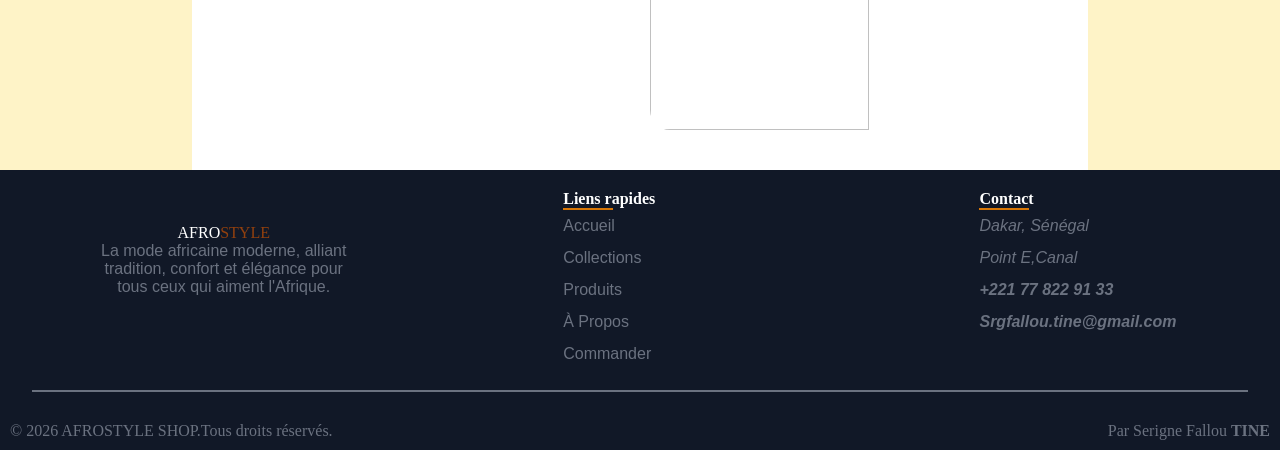
==== commit 7edc2965: "lien reseaux" ====
--- a/about.html
+++ b/about.html
@@ -129,7 +129,7 @@
     </section>
 
     <!-- Le pied de page -->
-   <footer>
+  <footer>
     <div class="pdp">
       <div class="logopdp">
         <a href="index.html" class="logo">
@@ -138,16 +138,16 @@
         </a>
         <p>La mode africaine moderne, alliant tradition, confort et élégance pour tous ceux qui aiment l'Afrique.</p>
          <div class="Reseaux">
-        <a href="" target="_blank">
+        <a href="https://www.facebook.com/afroboutikstore/?locale=fr_FR" target="_blank">
          <i class="fa-brands fa-facebook"></i>
         </a>
-        <a href="" target="_blank">
+        <a href="https://www.instagram.com/afro_et_nature/" target="_blank">
           <i class="fa-brands fa-instagram"></i>
         </a>
         <a href="" target="_blank">
          <i class="fa-brands fa-whatsapp"></i>
         </a>
-        <a href="" target="_blank">
+        <a href="https://x.com/nature_afro" target="_blank">
           <i class="fa-brands fa-twitter"></i>
         </a>
       </div>
@@ -173,6 +173,7 @@
           <strong>+221 77 822 91 33</strong> <br>
           <strong><a href="mailto">Srgfallou.tine@gmail.com</a></strong>
         </address>
+      
       </div>
      
     </div>
--- a/style.css
+++ b/style.css
@@ -14,6 +14,7 @@
 p {
   font-family: poppins, arial, sans-serif;
   color: #1f2937;
+ 
 }
 html {
   scroll-behavior: smooth;
@@ -73,13 +74,7 @@
   transition: color 0.3s ease;
   font-family: poppins, arial, sans-serif;
 }
-.btncontact {
-  background-color: #92400e;
-  padding: 8px 15px;
-  border-radius: 10px 0px 10px 0px;
-  color: #fff;
-  font-family: poppins, arial, sans-serif;
-}
+
 
 .navlinks a:hover {
   color: #92400e;
@@ -220,8 +215,7 @@
 .btnDECOUV:hover {
   background-color: white;
   color: #92400e;
-  /*  */
-   transform: scale(1.15);
+   transform: scale(1.05);
 }
 .btnCTN {
   background-color: transparent;
@@ -238,7 +232,7 @@
   background-color: #ffffff;
   color: #92400e;
   border-color: transparent;
-  transform: scale(1.15);
+  transform: scale(1.05);
 }
 .presrapide {
   background-color: #fef3c7;
@@ -502,7 +496,7 @@
   transition: 0.3s;
 }
 .avantage:hover{
-  transform: scale(1.15);
+  transform: scale(1.05);
 }
 .avantage h2 {
   color: #111827;
@@ -1035,7 +1029,7 @@
   .colproduit4,
   .colproduit5,
   .colproduit6 {
-    height: 500px;
+    height: 500px;   
   }
   .commendel {
     padding: 40px 20px;
@@ -1115,7 +1109,7 @@
   margin-top: 30px;
   display: grid;
   grid-template-columns: repeat(4, 1fr);
-  gap: 40px;
+  gap: 30px;
   justify-content: space-around;
   padding-inline: 20px;
   margin-bottom: 30px;
@@ -1126,7 +1120,7 @@
   transition: 0.3s;
 }
 .carteprod:hover{
-  transform: scale(1.1);
+  transform: scale(1.03);
 }
 .produit1 {
   border-radius: 20px;
@@ -1681,11 +1675,12 @@
 }
 /* RESPONSIVE PAGE CONTACT */
 /* téléphone */
-@media (max-width:760px){
+@media (max-width:767px){
     .herocontact {
     height: 250px;
     margin-top: 62px;
-    margin-bottom: 20px;}
+    margin-bottom: 20px;
+  }
 
   .leform{
     width: 90%;
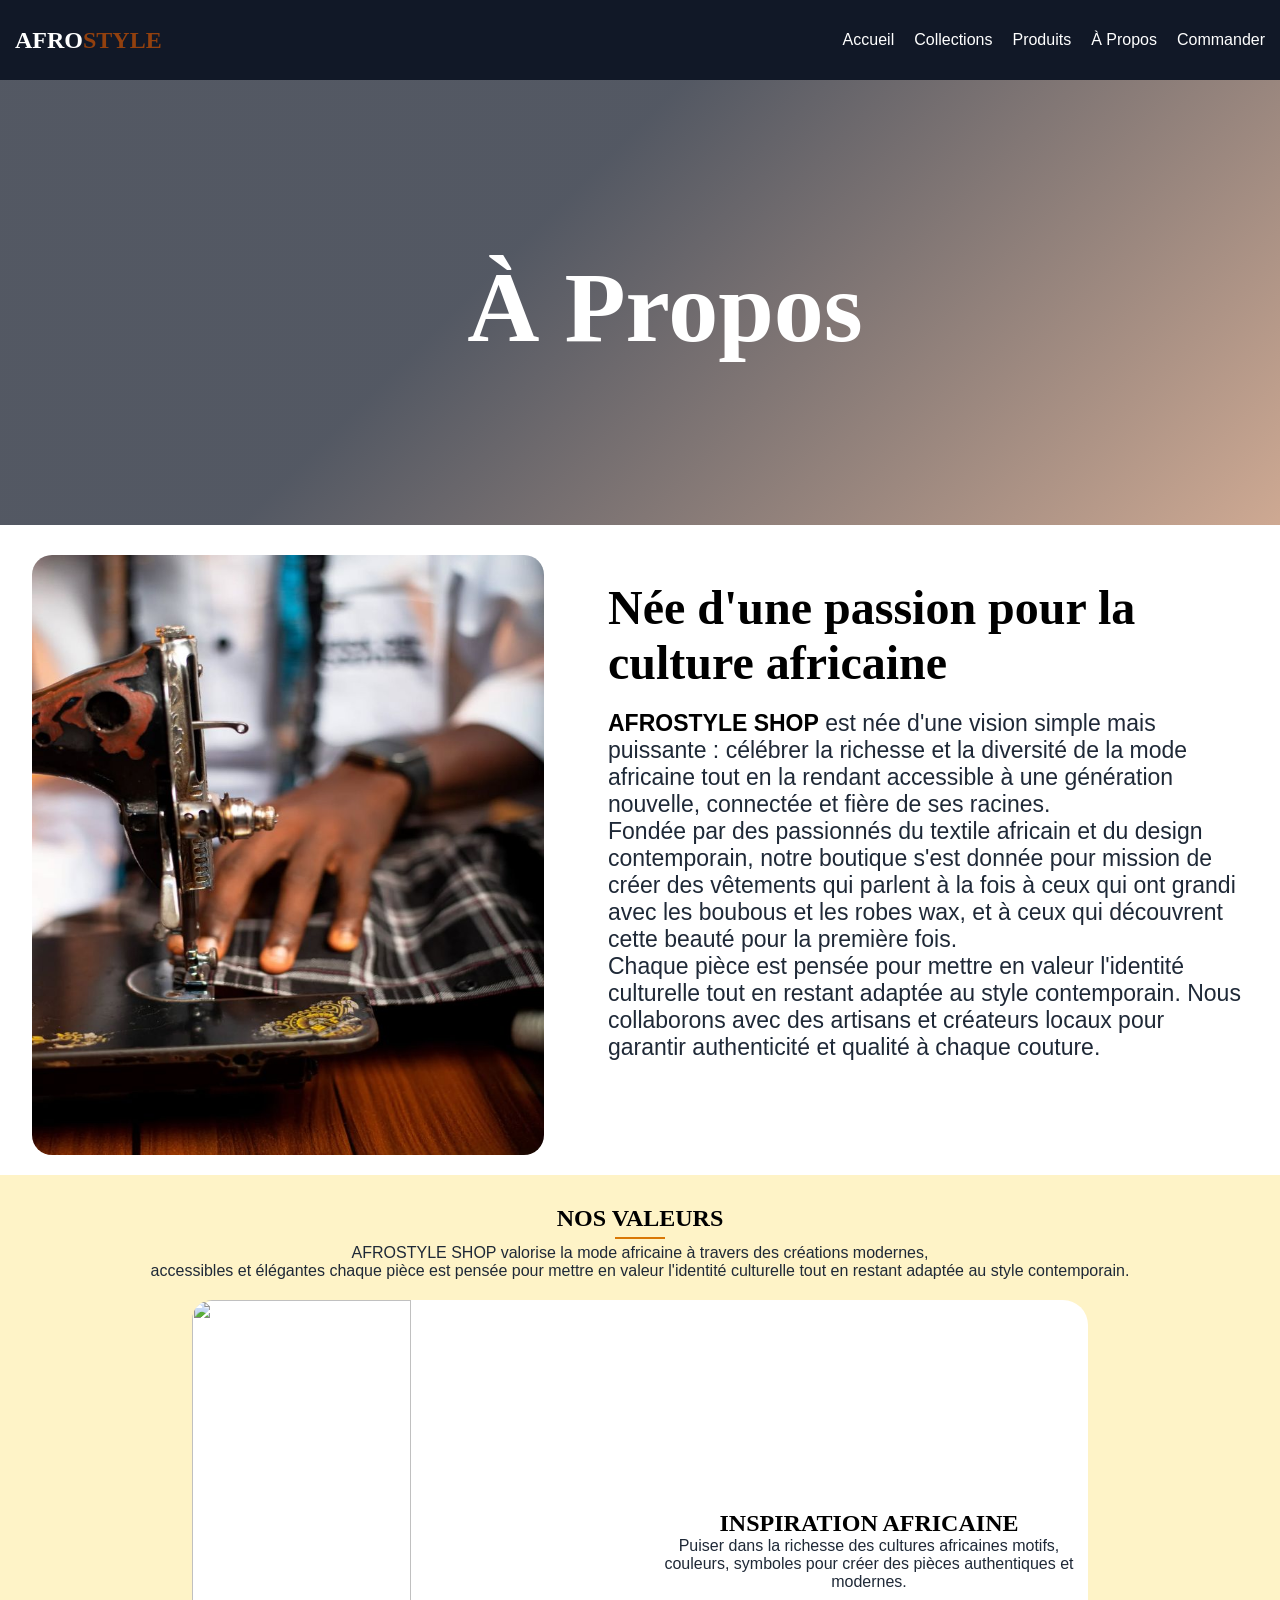
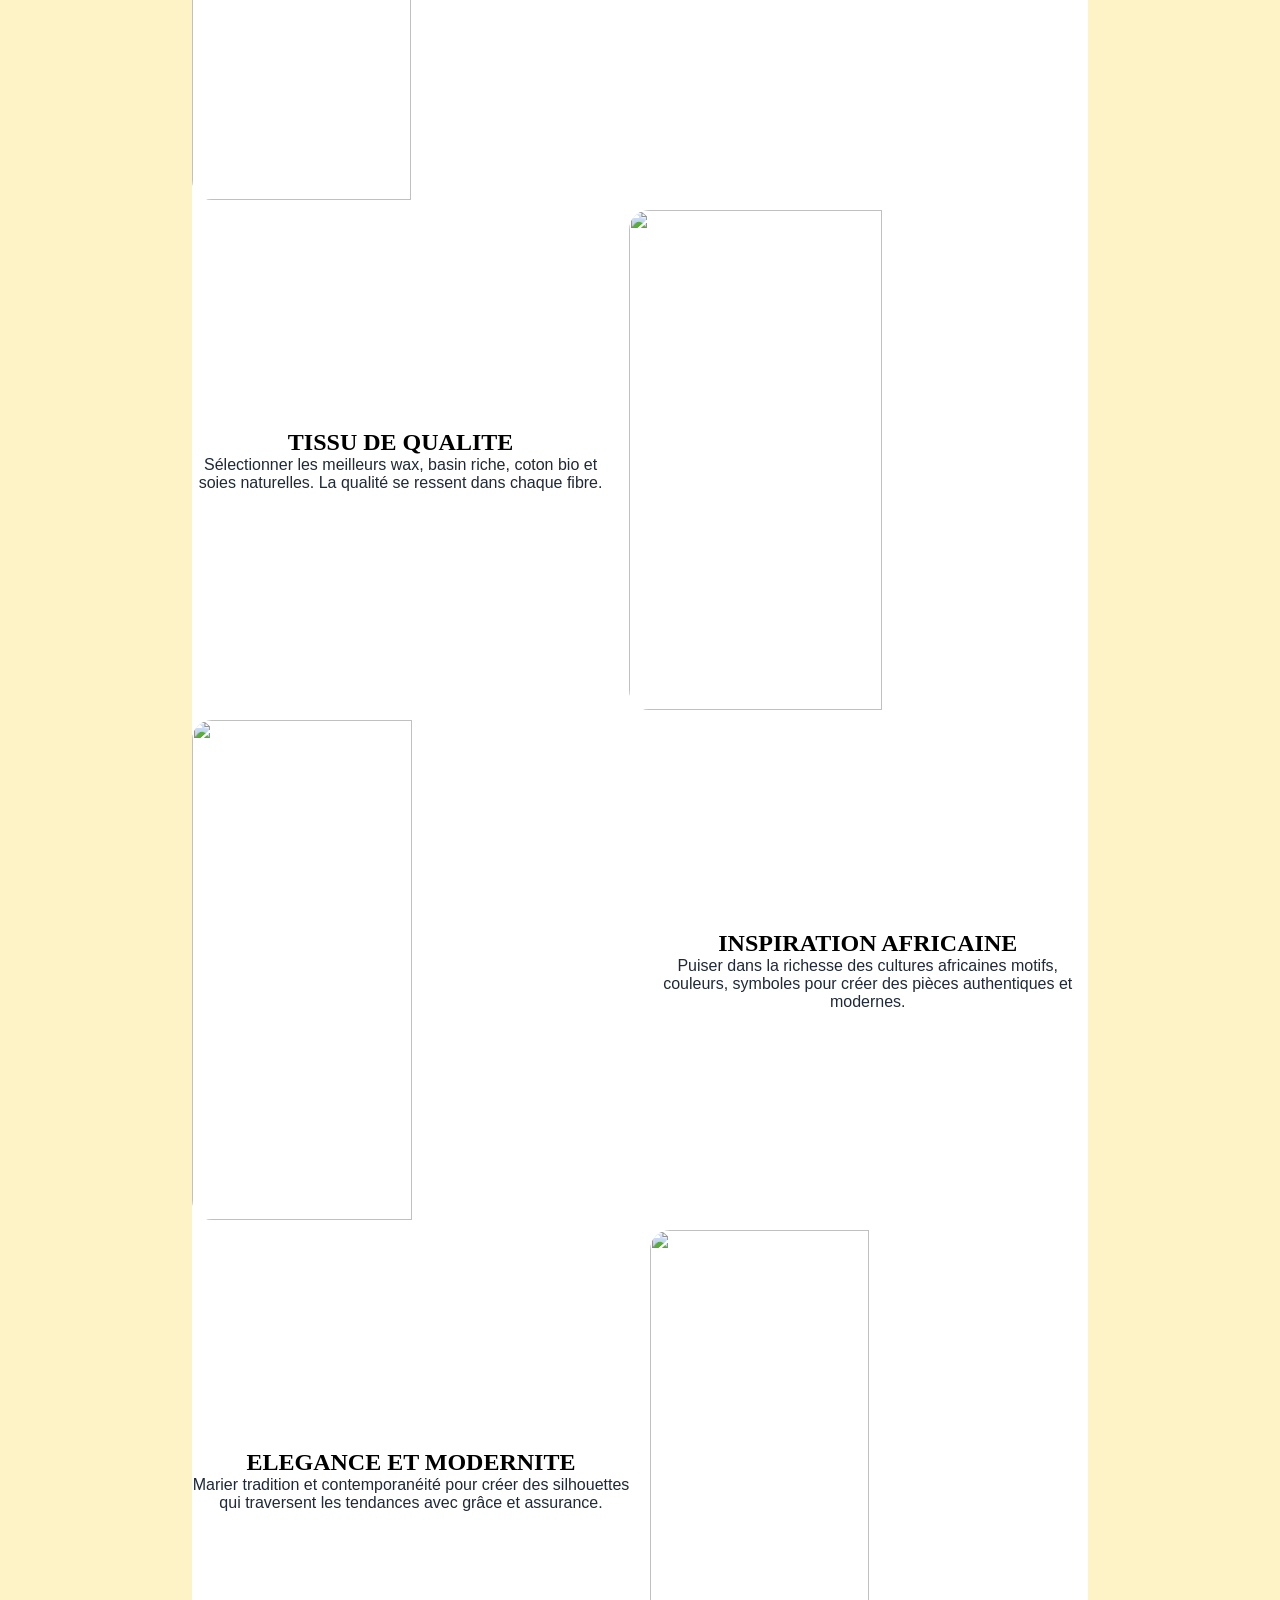
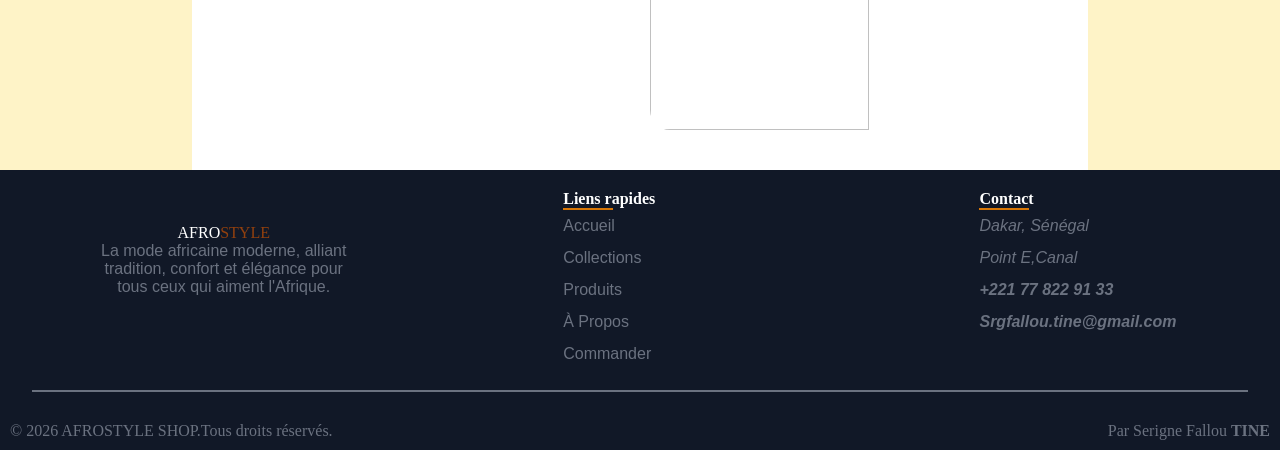
==== commit 3261d8db: "s" ====
--- a/about.html
+++ b/about.html
@@ -49,7 +49,7 @@
     <section class="histoire">
       <img src="./image/imghist.jpg" alt="img histoire" class="imghist" />
       <div class="nothist">
-        <h1>Née d'une passion pour la mode africaine</h1>
+        <h1>Née d'une passion pour la culture africaine</h1>
         <p>
           <strong style="color: black">AFROSTYLE SHOP</strong> est née d'une
           vision simple mais puissante : célébrer la richesse et la diversité de
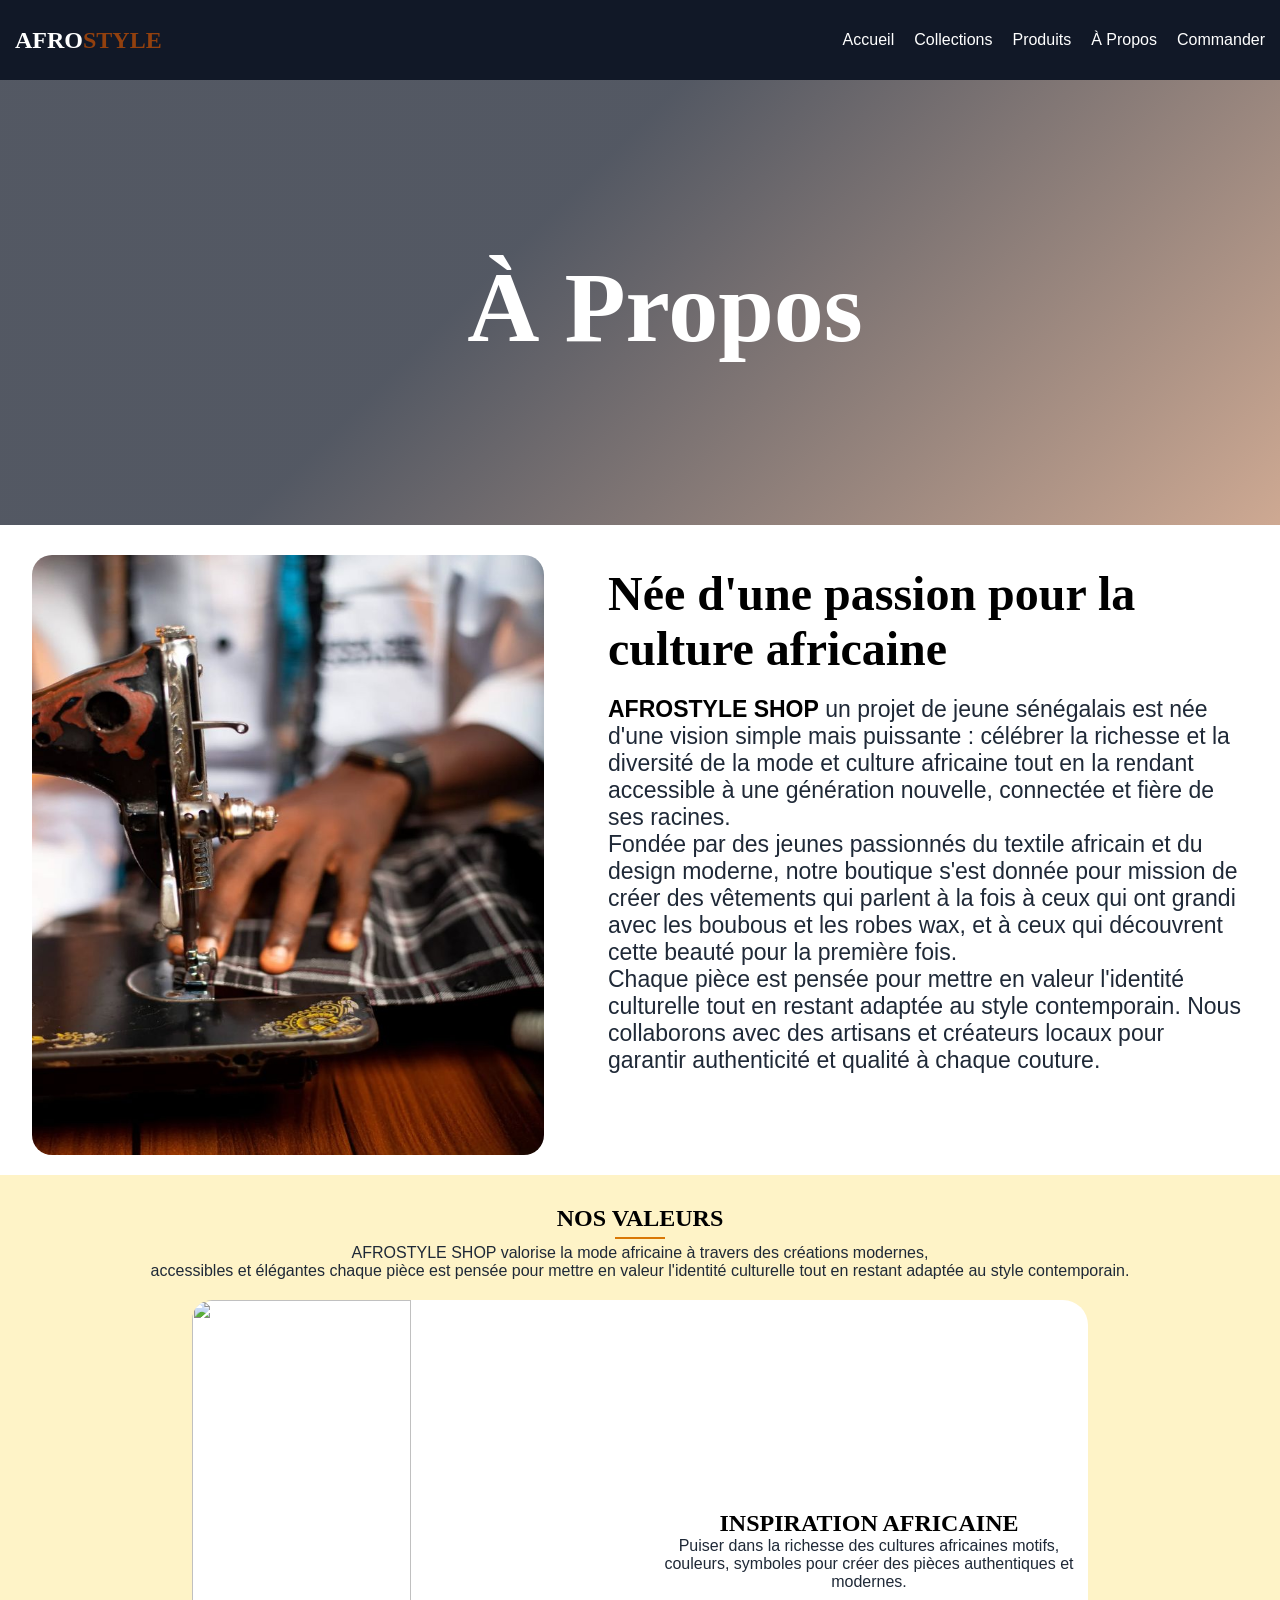
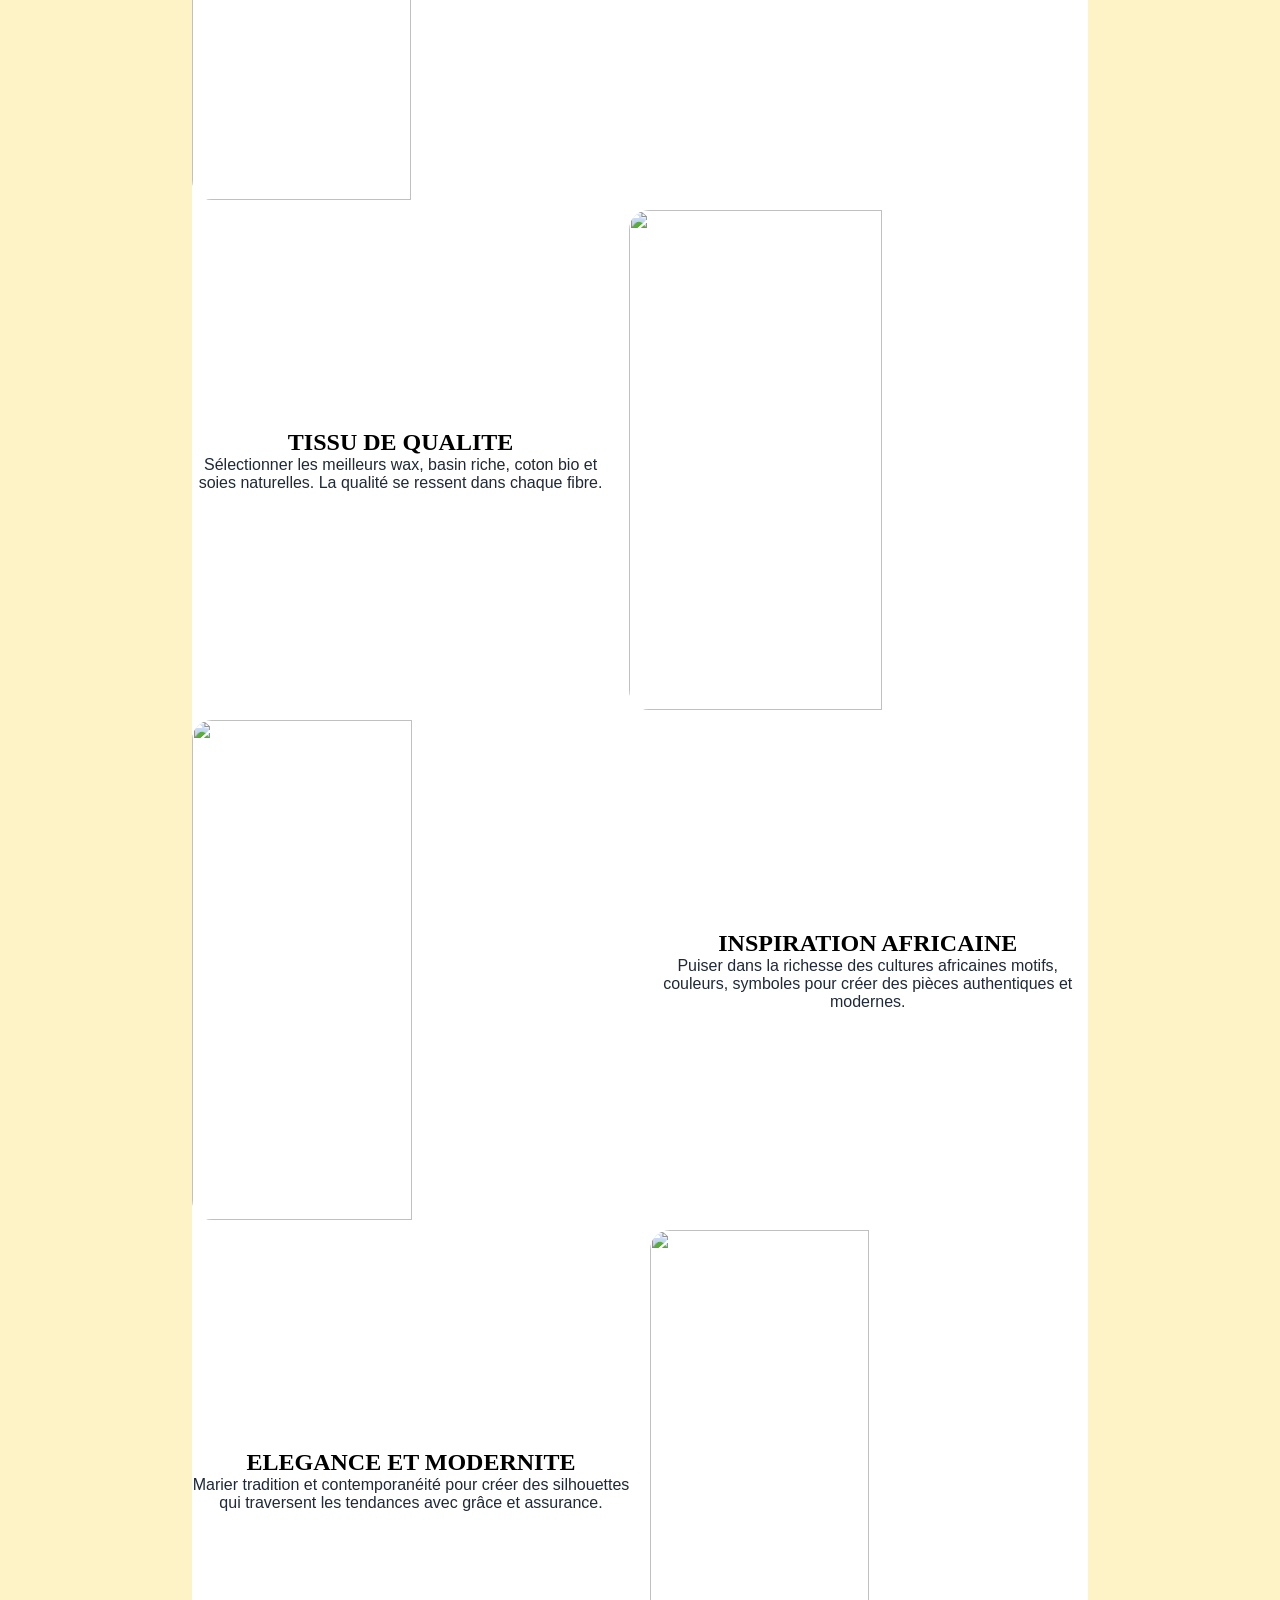
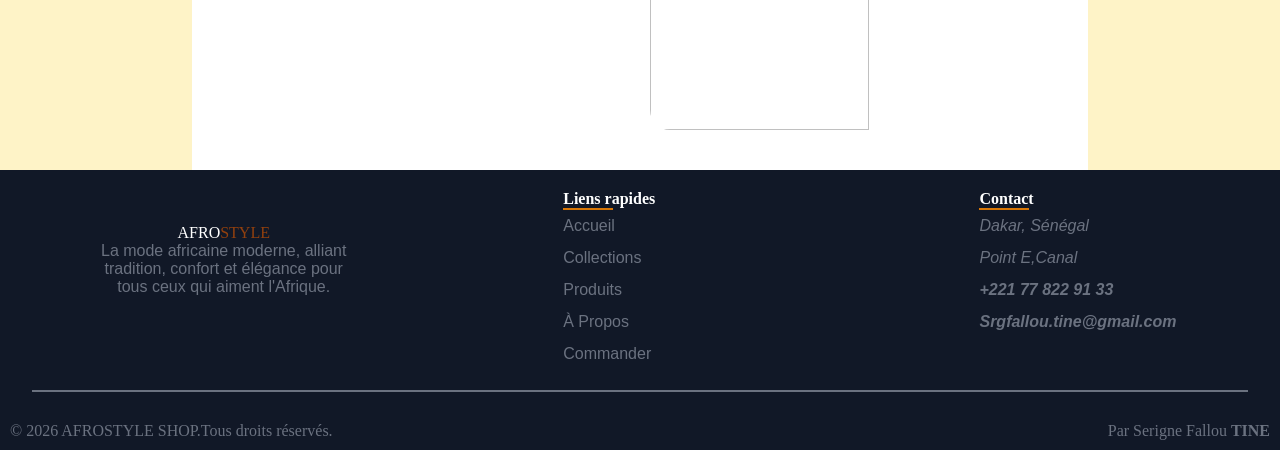
==== commit 00949d4b: "a" ====
--- a/about.html
+++ b/about.html
@@ -51,13 +51,13 @@
       <div class="nothist">
         <h1>Née d'une passion pour la culture africaine</h1>
         <p>
-          <strong style="color: black">AFROSTYLE SHOP</strong> est née d'une
+          <strong style="color: black">AFROSTYLE SHOP</strong> un projet de jeune sénégalais est née d'une
           vision simple mais puissante : célébrer la richesse et la diversité de
-          la mode africaine tout en la rendant accessible à une génération
+          la mode et culture africaine tout en la rendant accessible à une génération
           nouvelle, connectée et fière de ses racines. <br />
 
-          Fondée par des passionnés du textile africain et du design
-          contemporain, notre boutique s'est donnée pour mission de créer des
+          Fondée par des jeunes passionnés du textile africain et du design
+          moderne, notre boutique s'est donnée pour mission de créer des
           vêtements qui parlent à la fois à ceux qui ont grandi avec les boubous
           et les robes wax, et à ceux qui découvrent cette beauté pour la
           première fois. <br />
